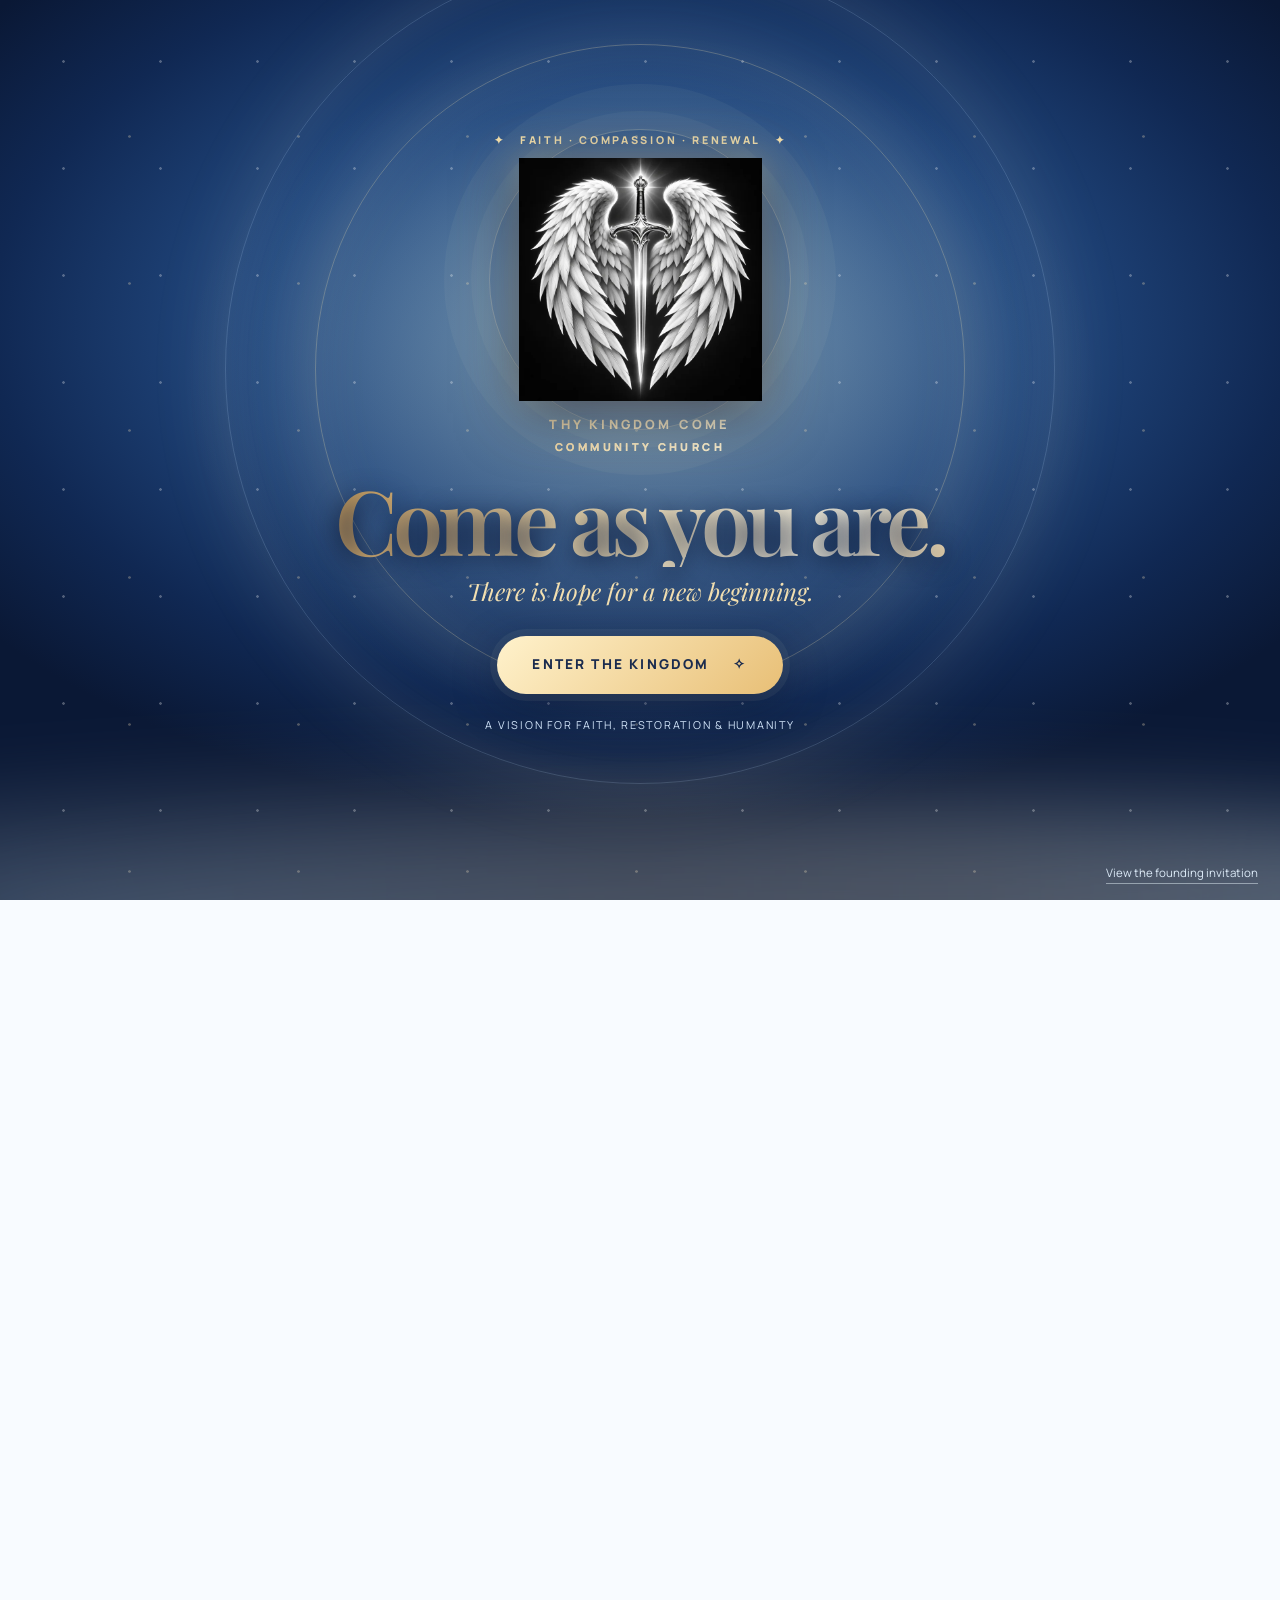
==== index.html @ 2a6e5404 "SEO: improve index.html brand titles, descriptions, social previews and structured data" ====
<!doctype html>
<html lang="en">
<head>
<meta charset="utf-8">
<meta name="viewport" content="width=device-width,initial-scale=1">
<meta name="theme-color" content="#101f46">
<meta name="description" content="Thy Kingdom Come Community Church is a Christian-rooted, all-welcome ministry in formation. Explore our vision for faith, compassion, restoration and service.">
<meta name="robots" content="index,follow,max-image-preview:large">
<link rel="canonical" href="https://thykingdomcomehumanity.org/">
<link rel="icon" href="/assets/profile-wings-sword.webp" type="image/webp">
<link rel="preconnect" href="https://fonts.googleapis.com">
<link rel="preconnect" href="https://fonts.gstatic.com" crossorigin>
<link href="https://fonts.googleapis.com/css2?family=DM+Sans:wght@400;500;600;700;800&family=Manrope:wght@400;500;600;700;800&family=Playfair+Display:wght@500;600;700&display=swap" rel="stylesheet">
<link rel="stylesheet" href="/assets/style.css?v=10">
<link rel="stylesheet" href="/assets/launch.css?v=1">
<meta property="og:type" content="website">
<meta property="og:site_name" content="Thy Kingdom Come Community Church">
<meta property="og:title" content="Thy Kingdom Come Community Church | Faith, Hope &amp; Service">
<meta property="og:description" content="Thy Kingdom Come Community Church is a Christian-rooted, all-welcome ministry in formation. Explore our vision for faith, compassion, restoration and service.">
<meta property="og:url" content="https://thykingdomcomehumanity.org/">
<meta property="og:image" content="https://thykingdomcomehumanity.org/assets/thy-kingdom-come-logo.webp">
<meta name="twitter:card" content="summary_large_image">
<meta name="twitter:title" content="Thy Kingdom Come Community Church | Faith, Hope &amp; Service">
<meta name="twitter:description" content="Thy Kingdom Come Community Church is a Christian-rooted, all-welcome ministry in formation. Explore our vision for faith, compassion, restoration and service.">
<meta name="twitter:image" content="https://thykingdomcomehumanity.org/assets/thy-kingdom-come-logo.webp">
<meta property="og:image:alt" content="Thy Kingdom Come Community Church — angel wings, sword and golden doorway logo">
<title>Thy Kingdom Come Community Church | Faith, Hope &amp; Service</title>
<script type="application/ld+json">
{
  "@context": "https://schema.org",
  "@graph": [
    {
      "@type": "Organization",
      "@id": "https://thykingdomcomehumanity.org/#organization",
      "name": "Thy Kingdom Come Community Church",
      "alternateName": [
        "Thy Kingdom Come",
        "ThyKingdomCome",
        "Thy Kingdom Come Humanity"
      ],
      "url": "https://thykingdomcomehumanity.org/",
      "description": "An emerging Christian-rooted, all-welcome community church initiative focused on faith, compassion, restoration and responsible service.",
      "logo": {
        "@type": "ImageObject",
        "url": "https://thykingdomcomehumanity.org/assets/thy-kingdom-come-logo.webp"
      },
      "email": "thykingdomcomeproject@gmail.com",
      "sameAs": [
        "https://www.tiktok.com/@thy.kingdom.come29",
        "https://www.instagram.com/thykingdomcomehumanity/",
        "https://www.youtube.com/channel/UCAfTpzI8AHamxablPOezY9w"
      ]
    },
    {
      "@type": "WebSite",
      "@id": "https://thykingdomcomehumanity.org/#website",
      "name": "Thy Kingdom Come Community Church",
      "alternateName": [
        "Thy Kingdom Come",
        "ThyKingdomCome",
        "Thy Kingdom Come Humanity"
      ],
      "url": "https://thykingdomcomehumanity.org/",
      "inLanguage": "en-US",
      "publisher": {
        "@id": "https://thykingdomcomehumanity.org/#organization"
      }
    },
    {
      "@type": "WebPage",
      "@id": "https://thykingdomcomehumanity.org/#webpage",
      "url": "https://thykingdomcomehumanity.org/",
      "name": "Thy Kingdom Come Community Church | Faith, Hope & Service",
      "description": "Thy Kingdom Come Community Church is a Christian-rooted, all-welcome ministry in formation. Explore our vision for faith, compassion, restoration and service.",
      "inLanguage": "en-US",
      "isPartOf": {
        "@id": "https://thykingdomcomehumanity.org/#website"
      },
      "about": {
        "@id": "https://thykingdomcomehumanity.org/#organization"
      }
    }
  ]
}
</script>
<noscript><style>body{overflow:auto!important}.welcome{display:none!important}#public-site{visibility:visible!important}</style></noscript>
</head>
<body>
<a class="skip" href="#mission">Skip to the ministry</a>
<section class="welcome" id="welcome" aria-labelledby="welcome-title">
  <div class="welcome-sky" aria-hidden="true"><div class="heaven-orbit orbit-one"></div><div class="heaven-orbit orbit-two"></div><div class="starlight"></div><div id="light-rain" class="light-rain"></div><div class="cloud cloud-one"></div><div class="cloud cloud-two"></div></div>
  <div class="welcome-inner">
    <div class="welcome-kicker"><span class="sparkle">✦</span> FAITH · COMPASSION · RENEWAL <span class="sparkle">✦</span></div>
    <div class="welcome-emblem">
      <div class="emblem-rays"></div>
      <img src="/assets/profile-wings-sword.webp" width="280" height="280" alt="Thy Kingdom Come Community Church black-and-white angel wings and sword emblem" fetchpriority="high">
    </div>
    <p class="welcome-name">THY KINGDOM COME <span>COMMUNITY CHURCH</span></p>
    <h1 id="welcome-title">Come as you are.</h1>
    <p class="welcome-script">There is hope for a new beginning.</p>
    <a class="enter-button" id="enter-site" href="#home"><span>ENTER THE KINGDOM</span><span aria-hidden="true">✧</span></a>
    <p class="welcome-foot">A vision for faith, restoration &amp; humanity</p>
  </div>
  <a class="welcome-access" href="/invitation.html">View the founding invitation</a>
</section>
<div id="public-site">
<header class="site-header">
  <div class="header-light-rain" id="header-light-rain" aria-hidden="true"></div>
  <div class="container header-inner">
    <a class="wordmark" href="#home" aria-label="Thy Kingdom Come Community Church home">
      <img src="/assets/thy-kingdom-come-logo.webp" width="118" height="118" alt="">
      <span>THY KINGDOM COME <small>COMMUNITY CHURCH</small></span>
    </a>
    <nav class="nav-links" aria-label="Main navigation">
      <a href="#mission">Our Mission</a><a href="#vision">Our Vision</a><a href="#pathways">Our Plans</a><a href="/councils.html">Our Councils</a><a href="/invitation.html">Join Us</a><a href="/volunteer.html">Volunteer</a><a href="#contact">Contact Us</a>
    </nav>
    <a class="nav-cta" href="/invitation.html">JOIN THE MISSION <span aria-hidden="true">↗</span></a>
  </div>
</header>
<main id="home" tabindex="-1">
  <section class="hero-main" aria-labelledby="hero-title">
    <div class="hero-glow" aria-hidden="true"></div>
    <div class="container hero-grid">
      <div class="hero-copy">
        <p class="eyebrow light"><span class="tiny-star">✦</span> THY KINGDOM COME COMMUNITY CHURCH</p>
        <h1 id="hero-title">Come as you are.<br><em>Leave with hope.</em></h1>
        <p class="hero-lead">No perfect past. No judgment at the door. Just people, purpose, and the belief that everyone deserves a chance to begin again.</p>
        <p class="hero-sub">We are building Thy Kingdom Come Community Church from the ground up—a faith-centered community with a vision to support people facing homelessness, addiction, personal loss, and life's hardest transitions.</p>
        <div class="hero-actions"><a class="button gold-button" href="/invitation.html">Help build the foundation <span aria-hidden="true">↗</span></a><a class="button outline-button" href="#mission">Discover our purpose <span aria-hidden="true">↓</span></a></div>
        <p class="hero-note"><span class="status-dot"></span> Founding stage · Seeking leaders, partners &amp; volunteers</p>
      </div>
      <div class="hero-art" aria-label="Original church emblem with angel wings and sword against a heavenly glow">
        <div class="art-aura"></div><div class="art-ring ring-a"></div><div class="art-ring ring-b"></div>
        <img class="hero-logo" src="/assets/thy-kingdom-come-logo.webp" width="350" height="350" alt="Thy Kingdom Come original angel-wing, sword, and church emblem">
        <div class="floating-word float-one">FAITH</div>
        <div class="floating-word float-two">GRACE</div>
        <div class="floating-word float-three">HOPE</div>
        <div class="floating-word float-four">LOVE</div>
        <div class="floating-word float-five">FREEDOM</div>
        <div class="floating-word float-six">JOY</div>
        <div class="floating-word float-seven">FELLOWSHIP</div>
        <p class="art-caption">“Let compassion become action.”</p>
      </div>
    </div>
    <div class="hero-bottom" aria-hidden="true"></div>
  </section>

  <section class="manifesto-band" aria-label="Our guiding words">
    <div class="container"><span>YOU BELONG</span><span class="band-star">✦</span><span>YOU MATTER</span><span class="band-star">✦</span><span>YOU CAN BEGIN AGAIN</span></div>
  </section>

  <section class="section mission-section" id="mission">
    <div class="container">
      <div class="section-intro center reveal"><p class="eyebrow">THE HEART OF OUR MISSION</p><h2>Everyone has a story.<br><em>Everyone deserves compassion.</em></h2><p>We believe faith is lived through service: meeting people where they are, listening first, and helping them find a path toward dignity, stability, connection, and hope.</p></div>
      <div class="mission-grid">
        <article class="purpose-card reveal"><span class="icon-bubble" aria-hidden="true">⌂</span><h3>Hope beyond homelessness</h3><p>Our vision includes practical outreach and partnerships that help people experiencing housing insecurity reconnect with safe resources and a pathway forward.</p></article>
        <article class="purpose-card reveal"><span class="icon-bubble" aria-hidden="true">✧</span><h3>Recovery without judgment</h3><p>People struggling with addiction deserve dignity. We hope to connect individuals with qualified recovery services, supportive communities, and encouragement.</p></article>
        <article class="purpose-card reveal"><span class="icon-bubble" aria-hidden="true">♡</span><h3>Compassion in every crisis</h3><p>From grief and illness to financial hardship and family disruption, our aim is to stand alongside people and help connect them with appropriate support.</p></article>
        <article class="purpose-card reveal"><span class="icon-bubble" aria-hidden="true">✿</span><h3>Food, essentials &amp; care</h3><p>Future volunteer efforts may support food access, clothing, basic necessities, and neighbor-to-neighbor outreach as resources and partnerships grow.</p></article>
        <article class="purpose-card reveal multi-faith-card">
          <span class="icon-bubble" aria-hidden="true">♡</span>
          <h3>Faith, fellowship &amp; belonging</h3>
          <p>Rooted in Christian faith, we welcome people of every religion, spiritual tradition, and those of no faith. You do not have to share our beliefs to find friendship, compassion, and a place to serve the greater good.</p>
          <div class="faith-symbols" role="img" aria-label="Symbols of Christianity, Islam, Judaism, Hinduism, Buddhism, Sikhism, and Taoism; all faiths and people of no faith are welcome.">
            <span title="Christianity" aria-hidden="true">✝</span>
            <span title="Islam" aria-hidden="true">☪</span>
            <span title="Judaism" aria-hidden="true">✡</span>
            <span title="Hinduism" aria-hidden="true">ॐ</span>
            <span title="Buddhism" aria-hidden="true">☸</span>
            <span title="Sikhism" aria-hidden="true">☬</span>
            <span title="Taoism" aria-hidden="true">☯</span>
          </div>
          <p class="faith-invite">Different beliefs. Shared humanity. Everyone belongs.</p>
        </article>
        <article class="purpose-card reveal"><span class="icon-bubble" aria-hidden="true">✦</span><h3>A fresh start together</h3><p>Our long-term goal is to help create pathways toward stability through trusted housing, workforce, community, and social-service partnerships.</p></article>
      </div>
      <p class="section-note reveal">We are in the planning and formation stage. These are goals, not a claim that shelter, treatment, or direct assistance programs are currently operating.</p>
    </div>
  </section>

  <section class="quote-section" aria-label="Invitation to belong">
    <div class="container quote-inner reveal"><div class="quote-mark">“</div><h2>Come as you are.</h2><p>Not when you're ready. Not when you're perfect. Right now, as you are.</p><div class="quote-line"></div><span>THE PROMISE THAT GUIDES OUR VISION</span></div>
  </section>

  <section class="section vision-section" id="vision">
    <div class="container vision-grid">
      <div class="reveal"><p class="eyebrow">THE BIGGER PICTURE</p><h2>Not just a church.<br><em>A movement of humanity.</em></h2><p class="body-lead">We envision a network of people and institutions working together so that faith and service can reach far beyond a single building.</p><p>Our long-term ambition includes a community church, a separately governed service foundation, responsible housing-support partnerships, and ultimately a wider collaborative network of churches.</p><a class="text-link" href="#pathways">See how we plan to build <span aria-hidden="true">↗</span></a></div>
      <div class="vision-feature reveal"><div class="feature-kicker">OUR NORTH STAR</div><strong>144</strong><span>churches envisioned</span><p>A long-term aspiration—not a claim that 144 churches have joined. We begin with one carefully built foundation.</p><div class="feature-horizon" aria-hidden="true"></div></div>
    </div>
  </section>

  <section class="section pathways-section" id="pathways">
    <div class="container">
      <div class="section-intro center reveal"><p class="eyebrow">FROM VISION TO SERVICE</p><h2>Build with purpose.<br><em>Grow with integrity.</em></h2><p>Our focus is to create a responsible organization before we promise services or expand into programs.</p></div>
      <div class="pathway-list">
        <article class="pathway reveal"><div class="pathway-number">01</div><div><span class="pathway-tag">WHERE WE ARE</span><h3>Build the founding team</h3><p>Recruit board directors and capable administrative leaders, establish governance and policies, confirm legal structure, and create transparent financial controls.</p></div></article>
        <article class="pathway reveal"><div class="pathway-number">02</div><div><span class="pathway-tag">OUR NEXT STEPS</span><h3>Find partners &amp; launch meaningful outreach</h3><p>Work with established churches, shelters, recovery providers, community groups, and volunteers; plan carefully scoped events and pilot activities when ready.</p></div></article>
        <article class="pathway reveal"><div class="pathway-number">03</div><div><span class="pathway-tag">LONG-TERM VISION</span><h3>Build pathways to lasting stability</h3><p>Explore charitable housing assistance, workforce connections, food-growing projects, and a future community campus subject to funding, professional partners, and approvals.</p></div></article>
      </div>
      <div class="future-note reveal"><span class="future-icon">✦</span><p><strong>Our longer-term blueprint:</strong> Thy Kingdom Come Community Church, a separately organized Kingdom Community Restoration Foundation, and the future Keeper's House support concept. Each would require its own governance, funding, and approvals.</p></div>
    </div>
  </section>

  <section class="section" id="our-councils" style="background:linear-gradient(125deg,#0f2348,#214777);color:#f3f7ff">
    <div class="container" style="max-width:900px;text-align:center">
      <p class="eyebrow light">TWO COUNCILS · ONE SHARED MISSION</p>
      <h2 style="color:#fff">Shepherds &amp; <em style="color:#f1d59a">Divine Warriors</em></h2>
      <p style="font-size:1.1rem;color:#dce9fa">Our proposed Council of Shepherds will guide spiritual teaching and care. Our Divine Warriors will bring faith into action through peaceful outreach, compassionate service, and responsible volunteer support.</p>
      <p style="color:#e4ebf5">Members will be able to pursue service ranks based on preparation, humility, and accountability—not status or spiritual superiority. The councils and ranks are being developed as part of our founding plan.</p>
      <a class="button gold-button" href="/councils.html">Explore the councils and ranks <span aria-hidden="true">↗</span></a>
    </div>
  </section>

  <section class="section recruitment-section" id="recruitment">
    <div class="container">
      <div class="recruitment-top reveal"><div><p class="eyebrow light">THE FOUNDING INVITATION</p><h2>We are looking for<br><em>people with a heart to serve.</em></h2></div><p>Something meaningful begins with people willing to build it. We are recruiting thoughtful, skilled, compassionate individuals to shape this ministry from day one.</p></div>
      <div class="recruit-grid">
        <article class="recruit-card reveal"><span class="recruit-index">01 / GOVERNANCE</span><h3>3 Founding Board Directors</h3><p>Individuals committed to accountability, ethical leadership, community service, and responsible organizational oversight.</p><a href="mailto:thykingdomcomeproject@gmail.com?subject=Interest%20in%20Founding%20Board%20Director%20Role">Express interest <span aria-hidden="true">↗</span></a></article>
        <article class="recruit-card reveal"><span class="recruit-index">02 / OPERATIONS</span><h3>Administrative Leaders</h3><p>People with experience in organization, scheduling, communications, governance documentation, budgeting, and project coordination.</p><a href="mailto:thykingdomcomeproject@gmail.com?subject=Interest%20in%20Administration%20Role">Express interest <span aria-hidden="true">↗</span></a></article>
        <article class="recruit-card reveal"><span class="recruit-index">03 / COMMUNITY</span><h3>Volunteers &amp; Event Builders</h3><p>Compassionate organizers, faith leaders, mentors, and event volunteers who want to help establish responsible community outreach.</p><a href="mailto:thykingdomcomeproject@gmail.com?subject=Interest%20in%20Volunteering%20and%20Events">Express interest <span aria-hidden="true">↗</span></a></article>
        <article class="recruit-card reveal"><span class="recruit-index">04 / PARTNERSHIPS</span><h3>Community &amp; Professional Partners</h3><p>Churches, licensed care providers, housing organizations, advocates, grant advisers, and people who can connect us with reliable services.</p><a href="mailto:thykingdomcomeproject@gmail.com?subject=Community%20Partnership%20Inquiry">Start a conversation <span aria-hidden="true">↗</span></a></article>
      </div>
      <p class="recruit-fineprint">Roles, qualifications, responsibilities, and any compensation are to be defined during formation. Expressing interest is not an offer of employment or appointment.</p>
    </div>
  </section>

  <section class="section support-section" id="support"><div class="container support-grid"><div class="reveal"><p class="eyebrow">A FOUNDATION BUILT ON TRUST</p><h2>Give the vision<br><em>room to grow.</em></h2><p>We welcome conversations with prospective supporters and mission-aligned partners. Secure organizational donation processing is not yet active; we will publish verified giving options only when the proper accounts and safeguards are in place.</p></div><div class="support-panel reveal"><div class="support-symbol" aria-hidden="true">✧</div><h3>Founding support</h3><p>Donation platform and transparent reporting are being prepared.</p><span class="coming-soon">SECURE GIVING · COMING LATER</span><a class="button soft-button" href="mailto:thykingdomcomeproject@gmail.com?subject=Supporting%20the%20Thy%20Kingdom%20Come%20Mission">Ask about the mission <span aria-hidden="true">↗</span></a><p class="microcopy">No active fundraising total is represented. No promise of tax deductibility is made.</p></div></div></section>

  <section class="contact-section" id="contact">
  <div class="container contact-inner reveal">
    <span class="contact-star">✦</span>
    <p class="eyebrow light">LET'S BUILD SOMETHING MEANINGFUL</p>
    <h2>The door is open.<br><em>Come as you are.</em></h2>
    <p>All faiths and backgrounds are welcome. Have a question, an idea, or a heart to serve? Leave your name and a message for the ministry.</p>
    <form class="contact-form" action="https://formsubmit.co/thykingdomcomeproject@gmail.com" method="POST" aria-label="Send a message to the ministry">
      <input type="hidden" name="_subject" value="New website message — Thy Kingdom Come Community Church">
      <input type="hidden" name="_next" value="https://thykingdomcomehumanity.org/thanks.html">
      <input type="hidden" name="_template" value="table">
      <input type="text" name="_honey" class="form-honeypot" tabindex="-1" autocomplete="off" aria-hidden="true">
      <div class="contact-form-fields">
        <div class="contact-field">
          <label for="visitor-name">Your name <span aria-hidden="true">*</span></label>
          <input id="visitor-name" name="name" type="text" autocomplete="name" placeholder="Your name" maxlength="100" required>
        </div>
        <div class="contact-field">
          <label for="visitor-email">Your email <span class="contact-optional">(optional)</span></label>
          <input id="visitor-email" name="email" type="email" autocomplete="email" placeholder="So we can reply, if you wish" maxlength="254">
        </div>
      </div>
      <div class="contact-field">
        <label for="visitor-message">Your message <span aria-hidden="true">*</span></label>
        <textarea id="visitor-message" name="message" rows="5" maxlength="2000" placeholder="Tell us what's on your heart…" required></textarea>
      </div>
      <button class="button gold-button contact-submit" type="submit">Send message <span aria-hidden="true">↗</span></button>
      <p class="contact-privacy">Messages are processed securely by FormSubmit and emailed to the ministry. Please avoid sharing sensitive personal information.</p>
    </form>
    <p class="contact-direct">Prefer email? Write directly to <a href="mailto:thykingdomcomeproject@gmail.com">thykingdomcomeproject@gmail.com</a></p>
  </div>
</section>
</main>
<footer class="founder-footer">
<div class="container footer-grid">
  <div class="footer-branding"><img src="/assets/thy-kingdom-come-logo.webp" width="60" height="60" alt=""><div><strong>THY KINGDOM COME</strong><span>COMMUNITY CHURCH</span></div></div>
  <div class="footer-founder"><strong>Founder: “I AM WHO I AM”</strong><span>/ Co-Founder: R. Chadee · Thy Kingdom Come Community Church</span></div>
  <nav class="footer-links" aria-label="Footer navigation"><a href="/">Home</a><a href="/#mission">Our Mission</a><a href="/#vision">Our Vision</a><a href="/#pathways">Our Plans</a><a href="/councils.html">Our Councils</a><a href="/invitation.html">Invitation</a><a href="/volunteer.html">Volunteer</a><a href="/#contact">Contact</a></nav>
  <nav class="footer-social" aria-label="Official social accounts" style="display:flex;flex-wrap:wrap;gap:16px;font-size:.93rem"><a href="https://www.tiktok.com/@thy.kingdom.come29" rel="noopener noreferrer" target="_blank">TikTok</a><a href="https://www.instagram.com/thykingdomcomehumanity/" rel="noopener noreferrer" target="_blank">Instagram</a><a href="https://www.youtube.com/channel/UCAfTpzI8AHamxablPOezY9w" rel="noopener noreferrer" target="_blank">YouTube</a></nav>
  <p class="footer-copyright">© 2026 Thy Kingdom Come Community Church. All rights reserved. A ministry in formation.</p>
</div></footer>
</div>
<script>
(function(){
  var gate=document.getElementById('welcome'),site=document.getElementById('public-site'),enter=document.getElementById('enter-site');
  var reduced=window.matchMedia && window.matchMedia('(prefers-reduced-motion: reduce)').matches;
  var sky=document.getElementById('light-rain'),headerSky=document.getElementById('header-light-rain');
  if(!reduced){for(var i=0;i<52;i++){var d=document.createElement('span');d.className='light-drop';d.style.left=((i*47.31)%100)+'%';d.style.animationDelay=(-(i*0.41)%8)+'s';d.style.animationDuration=(3.8+(i%7)*0.49)+'s';d.style.opacity=(0.19+(i%5)*0.085);sky.appendChild(d);}
    for(var j=0;j<34;j++){var ray=document.createElement('span');ray.className='header-light-drop';ray.style.left=((j*37.19)%100)+'%';ray.style.animationDelay=(-(j*0.43)%7)+'s';ray.style.animationDuration=(3.4+(j%6)*0.49)+'s';ray.style.opacity=(0.30+(j%5)*0.12);headerSky.appendChild(ray);}}
  function finish(skipFocus){
    document.body.classList.add('entered');site.inert=false;
    try{sessionStorage.setItem('tkc_site_entered','yes')}catch(e){}
    window.setTimeout(function(){gate.hidden=true;if(!skipFocus){document.getElementById('home').focus({preventScroll:true})}},reduced?0:750);
  }
  site.inert=true;
  try{if(sessionStorage.getItem('tkc_site_entered')==='yes')finish(true)}catch(e){}
  enter.addEventListener('click',function(event){event.preventDefault();finish(false);window.scrollTo({top:0,behavior:'instant'})});
  if('IntersectionObserver' in window && !reduced){document.body.classList.add('motion-ready');var obs=new IntersectionObserver(function(entries){entries.forEach(function(e){if(e.isIntersecting){e.target.classList.add('seen');obs.unobserve(e.target)}})},{threshold:.08});document.querySelectorAll('.reveal').forEach(function(x){obs.observe(x)})}
})();
</script>
</body>
</html>
---- assets/style.css ----
:root{--deep:#111f43;--deepest:#09152f;--navy:#1a376d;--blue:#315c9b;--sky:#e7f1fc;--cloud:#f8fbff;--pearl:#fefdfb;--ink:#233454;--muted:#63738e;--gold:#dfc183;--gold-2:#f9e1a8;--line:#dce7f2;--shadow:0 22px 65px rgba(18,43,91,.10)}
*{box-sizing:border-box}html{scroll-behavior:smooth;scroll-padding-top:88px}body{margin:0;background:var(--cloud);color:var(--ink);font:400 16px/1.73 'Manrope',sans-serif;-webkit-font-smoothing:antialiased}body:not(.entered){overflow:hidden}body:not(.entered) #public-site{visibility:hidden}body.entered #public-site{visibility:visible}a{color:inherit}button{font:inherit}a:focus-visible,button:focus-visible{outline:3px solid #cfaa58;outline-offset:4px}.skip{position:fixed;left:12px;top:-100px;background:white;color:var(--deep);padding:10px 18px;z-index:10001}.skip:focus{top:12px}.container{width:min(1180px,calc(100% - 48px));margin:auto}h1,h2,h3,p{margin-top:0}h1,h2,h3{line-height:1.15;letter-spacing:-.03em}h1,h2{font-family:'Playfair Display',Georgia,serif;font-weight:600}h2{font-size:clamp(2.5rem,4.5vw,4.6rem);margin:15px 0 23px}h2 em,h1 em{font-style:italic;color:#5b81b1}p{margin-bottom:1em}.eyebrow{font-size:.77rem;font-weight:800;letter-spacing:.22em;color:#4271af;text-transform:uppercase}.eyebrow.light{color:#ecd59a}.button{display:inline-flex;align-items:center;justify-content:center;gap:16px;border-radius:99px;text-decoration:none;font-weight:800;font-size:.84rem;letter-spacing:.015em;padding:15px 25px;transition:transform .25s ease,box-shadow .25s ease,background .25s ease;white-space:normal}.button:hover{transform:translateY(-3px)}.gold-button{background:linear-gradient(125deg,#fff0c9,#ddb66d);color:#202c47;box-shadow:0 14px 32px #040f2930}.gold-button:hover{box-shadow:0 17px 38px #040f2955}.outline-button{border:1px solid #f4f5ff75;color:#fff;background:#ffffff12}.outline-button:hover{background:#ffffff22}.soft-button{background:#244982;color:white}.soft-button:hover{background:#173766}.section{padding:115px 0}.section-intro{max-width:780px;margin:0 auto 54px}.section-intro.center{text-align:center}.section-intro p:last-child{font-size:1.08rem;color:var(--muted)}.section-note{font-size:.78rem;color:#63738e;max-width:830px;margin:30px auto 0;text-align:center}
.welcome{position:fixed;inset:0;z-index:1000;display:grid;place-items:center;overflow:auto;background:radial-gradient(ellipse 65% 55% at 50% 36%,#5e8ab4 0%,#234b83 45%,#102853 78%,#0a1835 100%);color:#fff;text-align:center;isolation:isolate;transition:opacity .72s ease,visibility .72s ease}.welcome[hidden]{display:none!important}.entered .welcome{opacity:0;visibility:hidden;pointer-events:none}.welcome:before{content:'';position:absolute;inset:0;background:radial-gradient(ellipse 42% 45% at 50% 42%,#f7e6b13a,transparent 85%);z-index:-1}.welcome-sky{position:absolute;inset:0;pointer-events:none;overflow:hidden;z-index:-1}.heaven-orbit{position:absolute;left:50%;top:41%;transform:translate(-50%,-50%);border:1px solid #f5e2ae48;border-radius:50%;box-shadow:0 0 80px #fae6ad1d,inset 0 0 55px #fff2cc15}.orbit-one{width:min(81vw,650px);aspect-ratio:1;animation:orbit-breathe 8s ease-in-out infinite}.orbit-two{width:min(108vw,830px);aspect-ratio:1;border-color:#d5e9fa31;animation:orbit-breathe 11s ease-in-out infinite reverse}.starlight{position:absolute;inset:0;background-image:radial-gradient(#fff 1px,transparent 1.5px),radial-gradient(#ffe9bd 1px,transparent 1.8px);background-size:97px 107px,169px 147px;background-position:15px 8px,45px 63px;opacity:.28;animation:twinkle 10s ease-in-out infinite}.cloud{position:absolute;width:160%;height:220px;left:-30%;bottom:-105px;border-radius:50%;filter:blur(45px);background:linear-gradient(90deg,#bad9f088,#fff1d465,#d3eaf6ad);opacity:.4;animation:cloud-drift 19s ease-in-out infinite alternate}.cloud-two{bottom:-155px;left:-5%;animation-duration:27s;opacity:.3}.light-rain{position:absolute;inset:0;overflow:hidden}.light-drop{position:absolute;top:-25%;height:24%;width:1px;background:linear-gradient(to bottom,transparent,#fff1c2,#c5e8ff,transparent);filter:drop-shadow(0 0 6px #ffedb3);animation:lightfall linear infinite}.welcome-inner{position:relative;z-index:2;width:min(850px,calc(100% - 32px));margin:auto;padding:32px 10px 66px}.welcome-kicker{font-size:.67rem;letter-spacing:.25em;font-weight:800;color:#f5e0ab}.sparkle{padding:0 10px}.welcome-emblem{position:relative;width:clamp(180px,27vh,270px);aspect-ratio:1;margin:8px auto 12px;display:grid;place-items:center}.welcome-emblem:before{content:'';position:absolute;inset:-10%;border-radius:50%;background:radial-gradient(circle,#fff2cf32,transparent 70%);filter:blur(14px)}.welcome-emblem img{position:relative;z-index:2;width:100%;height:auto;object-fit:contain;filter:drop-shadow(0 12px 30px #020b26a6) drop-shadow(0 0 14px #ffe8af66)}.emblem-rays{position:absolute;inset:-12%;border:1px solid #ffefc744;border-radius:50%;box-shadow:0 0 0 18px #fff1cc0a,0 0 0 45px #fff1cc0a;animation:halo-breathe 7s ease-in-out infinite}.welcome-name{font-size:.8rem;letter-spacing:.25em;font-weight:800;color:#f9edcc;margin:0}.welcome-name span{display:block;font-size:.68rem;letter-spacing:.31em;color:#e0edf8;margin-top:3px}.welcome h1{font-size:clamp(2.7rem,7vw,5.7rem);line-height:1.07;margin:14px 0 8px;color:#fff;letter-spacing:-.055em;text-shadow:0 4px 25px #0b1734}.welcome-script{font:italic clamp(1.05rem,2.2vw,1.5rem)/1.4 'Playfair Display',Georgia,serif;color:#f2dfb0;margin:0 0 28px}.enter-button{display:inline-flex;gap:24px;align-items:center;justify-content:center;padding:17px 35px;border-radius:100px;background:linear-gradient(135deg,#fff2cc,#e8bf76);color:#1a2b4e;text-decoration:none;font-weight:800;font-size:.85rem;letter-spacing:.16em;box-shadow:0 0 0 7px #fff3d10d,0 12px 45px #050f2b77;transition:transform .25s,box-shadow .25s}.enter-button:hover{transform:translateY(-3px);box-shadow:0 0 0 9px #fff3d128,0 15px 50px #050f2b99}.welcome-foot{font-size:.68rem;letter-spacing:.16em;color:#d2e5fa;margin:22px 0 0;text-transform:uppercase}.welcome-access{position:absolute;bottom:16px;right:22px;z-index:4;color:#dbe9f6;font-size:.72rem;text-decoration:none;border-bottom:1px solid #e1eff57e}.welcome-access:hover{color:#fff}
.site-header{position:sticky;top:0;z-index:200;background:#ffffffee;backdrop-filter:blur(22px);border-bottom:1px solid #d4e3ef;box-shadow:0 7px 27px #0f285013}.header-inner{min-height:86px;display:flex;justify-content:space-between;align-items:center;gap:25px}.wordmark{display:flex;align-items:center;gap:11px;text-decoration:none;color:var(--deep);line-height:1.24;font-weight:800;font-size:.81rem;letter-spacing:.06em;flex-shrink:0}.wordmark img{object-fit:contain;filter:drop-shadow(0 2px 5px #1e355d55)}.wordmark small{display:block;font-size:.63rem;letter-spacing:.15em;color:#5d7aa2;margin-top:4px}.nav-links{display:flex;gap:24px;align-items:center}.nav-links a{white-space:nowrap;text-decoration:none;color:#3b5275;font-size:.77rem;font-weight:800}.nav-links a:hover{color:#ae823d}.nav-cta{flex-shrink:0;text-decoration:none;border-radius:90px;padding:12px 18px;background:#1e4278;color:white;font-size:.68rem;font-weight:800;letter-spacing:.06em}.nav-cta span{margin-left:10px}.nav-cta:hover{background:#2e5b99}
.hero-main{background:radial-gradient(ellipse at 74% 30%,#4c74a1a6,transparent 48%),linear-gradient(123deg,#0b1734 0%,#1b3b71 66%,#29548a 100%);color:#fff;position:relative;overflow:hidden;isolation:isolate}.hero-glow{position:absolute;inset:0;z-index:-1;background:radial-gradient(circle at 80% 42%,#f8e8bc34,transparent 30%),radial-gradient(circle at 20% -10%,#fff1c51b,transparent 38%)}.hero-grid{min-height:720px;display:grid;grid-template-columns:1.1fr .9fr;align-items:center;gap:35px;padding:94px 0 112px}.hero-copy{position:relative;z-index:2}.hero-copy .tiny-star{color:#f7d893;margin-right:5px}.hero-copy h1{font-size:clamp(3.6rem,6.35vw,6.8rem);line-height:1.06;margin:20px 0 28px;letter-spacing:-.05em}.hero-copy h1 em{color:#f4dca0}.hero-lead{max-width:620px;font-size:clamp(1.08rem,2vw,1.28rem);line-height:1.7;color:#f3f7ff;font-weight:600}.hero-sub{max-width:560px;color:#d0dff0;font-size:.93rem;line-height:1.9}.hero-actions{display:flex;flex-wrap:wrap;gap:13px;margin-top:29px}.hero-note{margin-top:28px;font-size:.72rem;letter-spacing:.04em;color:#c4d8ee}.status-dot{display:inline-block;width:8px;height:8px;border-radius:50%;background:#f8db95;margin-right:8px;box-shadow:0 0 12px #f8db95}.hero-art{min-height:540px;display:grid;place-items:center;position:relative;isolation:isolate}.art-aura{position:absolute;width:100%;aspect-ratio:1;max-width:540px;border-radius:50%;background:radial-gradient(circle,#f8e4ac36,#4f82ad26 55%,transparent 75%);filter:blur(12px);z-index:-1}.art-ring{position:absolute;border:1px solid #f2dfb15c;border-radius:50%;aspect-ratio:1;animation:halo-breathe 11s ease-in-out infinite}.ring-a{width:min(100%,490px)}.ring-b{width:min(80%,400px);box-shadow:0 0 48px #f5dca229;animation-delay:-5s}.hero-logo{width:min(70%,360px);height:auto;filter:drop-shadow(0 25px 35px #030e28a1) drop-shadow(0 0 13px #f8e3b470)}.floating-word{position:absolute;border:1px solid #ebecf462;background:#132b52a3;backdrop-filter:blur(10px);border-radius:100px;color:#ffedc4;padding:11px 18px;font-size:.66rem;font-weight:800;letter-spacing:.18em;box-shadow:0 12px 32px #06142b50;animation:float 6s ease-in-out infinite}.float-one{top:15%;left:2%}.float-two{right:0%;top:34%;animation-delay:-2s}.float-three{left:8%;bottom:25%;animation-delay:-4s}.art-caption{position:absolute;bottom:0;color:#f6e1b7;font:italic 1.18rem 'Playfair Display',Georgia,serif}.hero-bottom{position:absolute;bottom:0;left:0;right:0;height:7px;background:linear-gradient(90deg,transparent,#f1d59d,transparent)}
.manifesto-band{background:#e9f1fb;border-bottom:1px solid #dbe7f3}.manifesto-band .container{display:flex;justify-content:center;gap:36px;align-items:center;flex-wrap:wrap;padding:22px 0;color:#315487;font-size:.72rem;font-weight:800;letter-spacing:.2em}.band-star{color:#b58b41;font-size:1.1rem}
.mission-section{background:linear-gradient(180deg,#fbfdff,#f2f7fd)}.mission-grid{display:grid;grid-template-columns:repeat(3,minmax(0,1fr));gap:21px}.purpose-card{padding:35px 29px 32px;border:1px solid #dce7f3;border-radius:24px;background:#fff;box-shadow:0 15px 42px #253b6820;transition:transform .3s,box-shadow .3s}.purpose-card:hover{transform:translateY(-5px);box-shadow:0 20px 46px #253b6830}.icon-bubble{display:grid;place-items:center;width:54px;height:54px;border-radius:18px;background:#eaf2fc;color:#4769a0;font:1.75rem Georgia,serif;margin-bottom:22px}.purpose-card h3{font-family:'Playfair Display',serif;font-size:1.48rem;margin:0 0 13px;color:#1e3767}.purpose-card p{font-size:.84rem;color:#62718b;line-height:1.8;margin:0}
.quote-section{background:linear-gradient(110deg,#244a82,#355f94);color:#fff;text-align:center;position:relative;overflow:hidden}.quote-section:before,.quote-section:after{content:'✦';position:absolute;top:22%;font-size:7rem;color:#e5d29b17}.quote-section:before{left:6%}.quote-section:after{right:6%;top:39%}.quote-inner{padding:85px 0;position:relative}.quote-mark{color:#f7dba0;font:4rem Georgia,serif;line-height:.7}.quote-inner h2{font-size:clamp(3.3rem,6vw,5.8rem);color:#fff;margin:22px 0 12px}.quote-inner p{font:italic clamp(1.1rem,2vw,1.5rem) 'Playfair Display',serif;color:#d9e8fa}.quote-line{width:58px;height:2px;background:#e6c687;margin:25px auto}.quote-inner span{font-size:.68rem;letter-spacing:.2em;color:#d9e8f5;font-weight:800}
.vision-section{background:#fff}.vision-grid{display:grid;grid-template-columns:1.1fr .9fr;gap:90px;align-items:center}.vision-grid p{color:#62728b;font-size:.95rem;line-height:1.9}.vision-grid .body-lead{color:#334d75;font-size:1.11rem;font-weight:600}.text-link{display:inline-block;margin-top:17px;font-size:.81rem;text-transform:uppercase;letter-spacing:.1em;font-weight:800;text-decoration:none;border-bottom:1px solid #9bb1d0;padding-bottom:6px}.vision-feature{min-height:475px;padding:50px;background:radial-gradient(circle at 60% 20%,#4e7bb6 0%,#1d447a 48%,#102a58 100%);border-radius:32px;color:#fff;position:relative;overflow:hidden;box-shadow:0 28px 65px #234a7b42;display:flex;flex-direction:column;align-items:flex-start;justify-content:center}.vision-feature:before{content:'';position:absolute;width:330px;height:330px;border:1px solid #e5d7a143;border-radius:50%;right:-130px;top:-80px;box-shadow:0 0 0 50px #ffffff06}.feature-kicker{font-size:.69rem;letter-spacing:.22em;color:#efddae;font-weight:800}.vision-feature strong{font:600 clamp(6.2rem,11vw,10rem)/1 'Playfair Display',serif;color:#f5dda4;margin:13px 0 0}.vision-feature>span{font-size:1.04rem;font-weight:800;letter-spacing:.04em;text-transform:uppercase}.vision-feature p{color:#dce6f5;max-width:320px;font-size:.82rem;margin-top:17px}.feature-horizon{position:absolute;bottom:0;left:0;right:0;height:12px;background:linear-gradient(90deg,transparent,#f3dca2,transparent)}
.pathways-section{background:linear-gradient(180deg,#f0f6fd,#f9fbfe)}.pathway-list{max-width:980px;margin:auto}.pathway{display:grid;grid-template-columns:130px 1fr;gap:24px;padding:35px 10px;border-bottom:1px solid #d7e4f1}.pathway:first-child{border-top:1px solid #d7e4f1}.pathway-number{font:600 4.3rem/1 'Playfair Display',Georgia,serif;color:#adc1dc}.pathway-tag{font-size:.67rem;letter-spacing:.18em;font-weight:800;color:#a57836}.pathway h3{font:600 1.75rem 'Playfair Display',serif;color:#203f70;margin:8px 0}.pathway p{max-width:730px;color:#62718b;font-size:.92rem;margin:0}.future-note{display:flex;gap:20px;align-items:center;max-width:980px;margin:45px auto 0;padding:22px 26px;border-radius:16px;border:1px solid #d4e2f1;background:white}.future-icon{font-size:1.6rem;color:#be9957}.future-note p{color:#5a6c86;margin:0;font-size:.85rem}
.recruitment-section{background:linear-gradient(115deg,#0c1c3e 0%,#1f447a 100%);color:white}.recruitment-top{display:grid;grid-template-columns:1.1fr .9fr;align-items:end;gap:70px;margin-bottom:46px}.recruitment-top h2{margin-bottom:0}.recruitment-top h2 em{color:#efd8a0}.recruitment-top>p{color:#d2dfed;line-height:1.9;margin-bottom:8px}.recruit-grid{display:grid;grid-template-columns:repeat(2,minmax(0,1fr));gap:20px}.recruit-card{border:1px solid #98b5d858;background:linear-gradient(145deg,#ffffff16,#ffffff08);border-radius:22px;padding:34px;display:flex;flex-direction:column;min-height:270px;box-shadow:inset 0 1px #ffffff1d;transition:transform .3s,border-color .3s}.recruit-card:hover{transform:translateY(-5px);border-color:#eddbab}.recruit-index{color:#f4d999;font-weight:800;font-size:.67rem;letter-spacing:.17em}.recruit-card h3{font:600 1.7rem 'Playfair Display',Georgia,serif;margin:17px 0 10px}.recruit-card p{color:#d0def0;font-size:.85rem;line-height:1.8}.recruit-card a{margin-top:auto;color:#ffe0a1;font-size:.81rem;font-weight:800;text-decoration:none}.recruit-card a:hover{text-decoration:underline}.recruit-fineprint{font-size:.75rem;color:#c2d4e8;margin:25px 0 0}
.support-section{background:#f8fbff}.support-grid{display:grid;grid-template-columns:1.05fr .95fr;gap:85px;align-items:center}.support-grid>div:first-child p:last-child{color:#697993;max-width:540px}.support-panel{background:white;border:1px solid #dce6f1;border-radius:26px;padding:38px;box-shadow:var(--shadow)}.support-symbol{font-size:2.6rem;color:#d5b26e}.support-panel h3{font:600 2rem 'Playfair Display',serif;color:#244677;margin:10px 0}.support-panel>p{color:#657590}.coming-soon{display:block;font-size:.72rem;color:#8b692e;font-weight:800;letter-spacing:.13em;margin:24px 0}.support-panel .microcopy{margin:18px 0 0;font-size:.7rem}
.contact-section{color:white;text-align:center;background:radial-gradient(circle at 50% 0%,#5d80ad 0%,#2a5086 40%,#10274e 100%);position:relative;overflow:hidden}.contact-section:before{content:'';position:absolute;inset:0;background:radial-gradient(circle at 10% 80%,#f4dca217,transparent 35%),radial-gradient(circle at 90% 10%,#e7f4ff1c,transparent 35%)}.contact-inner{position:relative;padding:100px 0}.contact-star{color:#f9dfaa;font-size:2.5rem}.contact-inner h2{font-size:clamp(3rem,5.8vw,5.3rem);margin:16px 0}.contact-inner h2 em{color:#f6dfa8}.contact-inner>p:not(.eyebrow){max-width:650px;margin:0 auto 30px;color:#dce9f7}.contact-email{display:block;color:#dce8f5;margin-top:25px;font-size:.89rem;text-underline-offset:5px;overflow-wrap:anywhere}
.footer{background:#0b1b38;color:#d1dfef;padding:52px 0 27px}.footer-grid{display:flex;justify-content:space-between;align-items:center;gap:20px}.footer-brand{display:flex;align-items:center;gap:15px}.footer-brand img{object-fit:contain}.footer-brand strong,.footer-brand span,.footer-brand small{display:block}.footer-brand strong{font-size:.86rem;letter-spacing:.12em;color:white}.footer-brand span{font-size:.64rem;letter-spacing:.19em}.footer-brand small{margin-top:6px;font:italic .85rem 'Playfair Display',Georgia,serif;color:#f0d89f}.footer-links{display:flex;gap:26px;flex-wrap:wrap}.footer-links a{font-size:.82rem;text-decoration:none}.footer-links a:hover{color:#f9dfaa}.footer-bottom{display:flex;justify-content:space-between;align-items:center;gap:20px;border-top:1px solid #dce7f325;margin-top:37px;padding-top:22px}.footer-bottom p{font-size:.69rem;color:#9fb4ce;margin:0}.footer-bottom button{background:none;border:0;color:#d4bd88;font-size:.73rem;cursor:pointer;white-space:nowrap}.motion-ready .reveal{opacity:0;transform:translateY(23px);transition:opacity .8s ease,transform .8s cubic-bezier(.16,1,.3,1)}.motion-ready .reveal.seen{opacity:1;transform:none}
@keyframes lightfall{0%{transform:translateY(-50vh) rotate(7deg)}100%{transform:translateY(140vh) rotate(7deg)}}@keyframes halo-breathe{0%,100%{opacity:.55;transform:scale(.98)}50%{opacity:.95;transform:scale(1.04)}}@keyframes twinkle{0%,100%{opacity:.2}50%{opacity:.5}}@keyframes cloud-drift{to{transform:translateX(13%)}}@keyframes float{0%,100%{transform:translateY(0)}50%{transform:translateY(-12px)}}
@media(max-width:1100px){.nav-links{gap:14px}.nav-cta{display:none}.hero-grid{grid-template-columns:1.06fr .94fr}.hero-copy h1{font-size:clamp(3.25rem,6vw,5.6rem)}.vision-grid,.support-grid{gap:45px}}
@media(max-width:850px){.header-inner{flex-wrap:wrap;padding:10px 0 13px;gap:7px}.nav-links{justify-content:center;width:100%;overflow:auto;padding:0 0 2px}.hero-grid{grid-template-columns:1fr;gap:0;padding:76px 0}.hero-copy{text-align:center}.hero-copy .hero-lead,.hero-copy .hero-sub{margin-left:auto;margin-right:auto}.hero-actions{justify-content:center}.hero-art{min-height:420px;margin-top:10px}.hero-logo{max-width:290px}.art-caption{bottom:-6px}.mission-grid{grid-template-columns:repeat(2,minmax(0,1fr))}.vision-grid,.support-grid,.recruitment-top{grid-template-columns:1fr;gap:36px}.vision-feature{min-height:380px}.recruitment-top{margin-bottom:30px}.section{padding:88px 0}}
@media(max-width:620px){.container{width:min(100% - 34px,1180px)}.welcome-inner{padding:16px 6px 40px}.welcome-emblem{width:clamp(155px,25vh,220px);margin:6px auto}.welcome-kicker{font-size:.55rem;letter-spacing:.15em}.welcome h1{font-size:clamp(2.5rem,11vw,4rem)}.welcome-name{font-size:.69rem;letter-spacing:.15em}.welcome-name span{font-size:.58rem;letter-spacing:.17em}.welcome-script{font-size:1rem;margin-bottom:22px}.enter-button{font-size:.76rem;padding:15px 23px;gap:15px}.welcome-foot{font-size:.56rem}.welcome-access{font-size:.59rem;bottom:9px;right:12px}.header-inner{min-height:0}.wordmark img{width:44px;height:44px}.wordmark{font-size:.72rem}.wordmark small{font-size:.54rem}.nav-links{justify-content:flex-start;gap:18px}.nav-links a{font-size:.67rem}.hero-grid{padding:65px 0 82px}.hero-copy h1{font-size:clamp(3rem,11vw,4.6rem)}.hero-lead{font-size:1.02rem}.hero-sub{font-size:.85rem}.hero-actions .button{width:100%}.hero-art{min-height:340px}.hero-logo{width:59%;max-width:220px}.floating-word{padding:8px 12px;font-size:.53rem}.art-caption{font-size:.95rem}.manifesto-band .container{gap:9px;padding:18px 0;font-size:.51rem;letter-spacing:.1em}.band-star{font-size:.77rem}.section{padding:72px 0}.section-intro{margin-bottom:32px}.mission-grid,.recruit-grid{grid-template-columns:1fr}.purpose-card{padding:28px}.vision-feature{padding:37px;min-height:330px}.pathway{grid-template-columns:72px 1fr;gap:11px;padding:27px 0}.pathway-number{font-size:2.7rem}.pathway h3{font-size:1.34rem}.pathway p{font-size:.79rem}.future-note{padding:20px;align-items:flex-start}.recruit-card{padding:28px;min-height:0}.recruit-card h3{font-size:1.5rem}.support-panel{padding:27px}.contact-inner{padding:75px 0}.footer-grid,.footer-bottom{flex-direction:column;align-items:flex-start}.footer-links{gap:18px}.footer-bottom{margin-top:25px}.footer-bottom p{line-height:1.7}.quote-inner{padding:70px 0}}
@media(prefers-reduced-motion:reduce){*,*::before,*::after{animation:none!important;transition:none!important;scroll-behavior:auto!important}.motion-ready .reveal{opacity:1;transform:none}}
@keyframes orbit-breathe{0%,100%{opacity:.55;transform:translate(-50%,-50%) scale(.98)}50%{opacity:.95;transform:translate(-50%,-50%) scale(1.04)}}

/* Emblem visibility and alignment refinements — Nov 18, 2026 */
.header-inner{min-height:116px;gap:18px}
.wordmark{gap:16px}
.wordmark img{width:102px;height:102px;flex:0 0 auto;object-fit:contain;filter:drop-shadow(0 4px 10px #1e355d50)}
.wordmark>span{font:700 1.12rem/1.18 'Playfair Display',Georgia,serif;letter-spacing:.02em}
.wordmark small{font-family:'Manrope',sans-serif;font-size:.65rem;letter-spacing:.15em;line-height:1.4}
.nav-links{flex:1;justify-content:center;gap:20px}
.footer{padding:64px 0 30px}
.footer-grid{flex-direction:column;justify-content:center;text-align:center;gap:24px}
.footer-brand{flex-direction:column;justify-content:center;gap:12px}
.footer-brand img{width:148px;height:148px;object-fit:contain;filter:drop-shadow(0 0 17px #f7df9e44)}
.footer-brand strong{font:700 1.5rem/1.3 'Playfair Display',Georgia,serif;letter-spacing:.06em}
.footer-brand span{font-size:.73rem;letter-spacing:.23em;margin-top:5px}
.footer-brand small{margin-top:8px;font-size:1rem}
.footer-links{justify-content:center;gap:28px}
.footer-bottom{flex-direction:column;justify-content:center;text-align:center;gap:12px}
.footer-bottom p{max-width:820px}
@media(max-width:850px){
  .header-inner{display:flex;flex-direction:column;justify-content:center;gap:8px;padding:10px 0 13px;min-height:0}
  .wordmark{gap:14px;justify-content:center}
  .wordmark img{width:94px;height:94px}
  .nav-links{width:100%;justify-content:center;flex-wrap:wrap;overflow:visible;gap:10px 19px}
  .nav-cta{display:none}
}
@media(max-width:620px){
  .header-inner{padding:11px 0 15px;gap:9px}
  .wordmark{gap:9px}
  .wordmark img{width:86px;height:86px}
  .wordmark>span{font-size:1.01rem}
  .wordmark small{font-size:.57rem;letter-spacing:.09em}
  .nav-links{justify-content:center;gap:8px 15px}
  .nav-links a{font-size:.67rem}
  .footer-brand img{width:138px;height:138px}
  .footer-brand strong{font-size:1.36rem}
  .footer-brand span{font-size:.68rem;letter-spacing:.15em}
  .footer-links{gap:15px 22px}
}

/* Heavenly blue header: the original entrance-page falling light over a dark sky */
.site-header{
  isolation:isolate;
  overflow:hidden;
  background:radial-gradient(ellipse 65% 55% at 50% 36%,#5e8ab4 0%,#234b83 45%,#102853 78%,#0a1835 100%);
  border-bottom:1px solid rgba(246,219,156,.55);
  box-shadow:0 9px 29px rgba(6,18,41,.26);
}
.site-header::before{
  content:"";position:absolute;inset:0;z-index:0;pointer-events:none;
  background:
    radial-gradient(circle at 23% 42%,rgba(255,236,185,.17),transparent 28%),
    radial-gradient(circle at 82% 36%,rgba(179,218,255,.17),transparent 25%),
    radial-gradient(rgba(255,247,214,.60) .7px,transparent 1px);
  background-size:auto,auto,81px 74px;
}
.header-light-rain{
  position:absolute;inset:0;z-index:0;overflow:hidden;pointer-events:none;
}
.header-light-drop{
  position:absolute;top:-4px;width:2px;height:100px;border-radius:2px;
  background:linear-gradient(180deg,transparent,rgba(255,239,193,.60),rgba(224,241,255,.84),transparent);
  filter:drop-shadow(0 0 5px rgba(249,231,171,.8));
  animation:header-falling-light linear infinite;
}
@keyframes header-falling-light{
  from{transform:translate3d(0,-90px,0)}
  to{transform:translate3d(16px,500px,0)}
}
.header-inner{position:relative;z-index:1;min-height:125px}
.wordmark{color:#fff;text-shadow:0 2px 8px rgba(0,10,30,.4)}
.wordmark img{width:118px;height:118px;object-fit:contain;filter:drop-shadow(0 5px 15px rgba(248,220,160,.5))}
.wordmark small{color:#e3edf9}
.nav-links a{color:#eef5ff;text-shadow:0 1px 5px rgba(0,12,37,.45)}
.nav-links a:hover{color:#fbe0a6}
.nav-cta{background:linear-gradient(125deg,#f9e1a8,#d9b06b);color:#172b4c}
.nav-cta:hover{background:#fff0c7}
.footer-brand img{width:185px;height:185px;object-fit:contain}
@media(max-width:850px){
  .header-inner{min-height:0}
  .wordmark img{width:108px;height:108px}
}
@media(max-width:620px){
  .wordmark img{width:102px;height:102px}
  .footer-brand img{width:165px;height:165px}
}
@media(prefers-reduced-motion:reduce){
  .header-light-drop{animation:none;display:none}
}

/* Ministry message form */
.contact-inner{max-width:980px}
.contact-form{
  position:relative;margin:37px auto 0;padding:29px;text-align:left;
  border:1px solid rgba(241,221,174,.32);border-radius:24px;
  background:rgba(9,26,55,.60);box-shadow:0 16px 46px rgba(5,15,32,.20);
}
.contact-form-fields{display:grid;grid-template-columns:1fr 1fr;gap:18px}
.contact-field{display:flex;flex-direction:column;gap:6px;margin-bottom:18px}
.contact-field label{font-size:.83rem;font-weight:800;letter-spacing:.02em;color:#fff4d8}
.contact-optional{font-size:.75rem;font-weight:500;color:#d6e6f6}
.contact-field input,.contact-field textarea{
  width:100%;min-width:0;border:1px solid rgba(230,241,255,.54);border-radius:13px;
  background:rgba(255,255,255,.97);color:#152e51;font:500 .94rem/1.5 'Manrope',sans-serif;
  padding:13px 16px;box-shadow:none;
}
.contact-field textarea{resize:vertical;min-height:125px}
.contact-field input::placeholder,.contact-field textarea::placeholder{color:#63758d}
.contact-field input:focus-visible,.contact-field textarea:focus-visible{
  outline:3px solid #f6d79b;outline-offset:2px
}
.contact-submit{border:0;cursor:pointer;margin-top:2px;min-width:190px}
.contact-privacy{color:#d9e8f5;font-size:.76rem;line-height:1.7;margin:19px 0 0}
.contact-direct{color:#e8f1fa;font-size:.85rem;margin:18px auto 0}
.contact-direct a{color:#ffe2a7;text-underline-offset:4px;overflow-wrap:anywhere}
.form-honeypot{position:absolute!important;width:1px;height:1px;overflow:hidden;opacity:0;pointer-events:none}
html{scroll-padding-top:145px}
@media(max-width:850px){html{scroll-padding-top:180px}}
@media(max-width:620px){
 .contact-form{padding:20px 16px;border-radius:20px}
 .contact-form-fields{grid-template-columns:1fr;gap:0}
 .contact-submit{width:100%}
 html{scroll-padding-top:175px}
}

/* Mobile navigation: all primary sections stay accessible after removal of footer */
@media(max-width:850px){.nav-links{gap:10px 18px;flex-wrap:wrap;justify-content:center}}
@media(max-width:620px){.nav-links{gap:8px 13px}.nav-links a{font-size:.67rem}}

/* Center the two-line ministry name in the header. */
.wordmark > span{display:block;text-align:center}
.wordmark small{text-align:center}

/* Seven floating ministry values around the existing winged emblem. */
.float-one{top:10%;left:4%}
.float-two{top:29%;right:0}
.float-three{bottom:25%;left:7%}
.float-four{top:5%;right:16%;animation-delay:-1s}
.float-five{top:43%;left:-2%;animation-delay:-3s}
.float-six{bottom:24%;right:2%;animation-delay:-1.5s}
.float-seven{bottom:9%;left:22%;animation-delay:-3.5s}
@media(max-width:620px){
  .hero-art{min-height:445px}
  .floating-word{padding:7px 10px;font-size:.53rem;letter-spacing:.12em}
  .float-one{top:7%;left:1%}
  .float-two{top:31%;right:0}
  .float-three{bottom:27%;left:1%}
  .float-four{top:7%;right:4%}
  .float-five{top:46%;left:0}
  .float-six{bottom:27%;right:1%}
  .float-seven{bottom:10%;left:24%}
  .art-caption{bottom:-4px}
}


/* Reflective metallic-gold lettering — November 18, 2026. */
:root{--gold-metal-light:#f7dfaa;--gold-metal-dark:#88591d}
.welcome h1,.welcome-name,.welcome-name span,.wordmark > span,.wordmark small,
.hero-copy h1,.hero-copy h1 em,.quote-inner h2,.recruitment-top h2,
.recruitment-top h2 em,.contact-inner h2,.contact-inner h2 em,.footer-brand strong{
  color:var(--gold-metal-light);
}
@supports ((background-clip:text) or (-webkit-background-clip:text)){
  .welcome h1,.welcome-name,.welcome-name span,.wordmark > span,.wordmark small,
  .hero-copy h1,.hero-copy h1 em,.quote-inner h2,.recruitment-top h2,
  .recruitment-top h2 em,.contact-inner h2,.contact-inner h2 em,.footer-brand strong{
    background-image:linear-gradient(110deg,#b58036 0%,#f9e5b9 22%,#fffbea 36%,#e4ae56 53%,#ffefc5 67%,#ba8137 87%,#f7dfa5 100%);
    background-size:210% 100%;
    background-clip:text;
    -webkit-background-clip:text;
    -webkit-text-fill-color:transparent;
    animation:gold-letter-shimmer 9s ease-in-out infinite alternate;
  }
  .section h2 em,.vision-feature strong{
    color:var(--gold-metal-dark);
    background-image:linear-gradient(105deg,#583607 0%,#956019 29%,#efd28c 44%,#98651f 60%,#583607 100%);
    background-size:190% 100%;
    background-clip:text;
    -webkit-background-clip:text;
    -webkit-text-fill-color:transparent;
  }
  .vision-feature strong{
    background-image:linear-gradient(105deg,#b58036 0%,#fff1c6 45%,#d49b42 73%,#f6d38b 100%);
  }
}
@keyframes gold-letter-shimmer{
  from{background-position:0% center}
  to{background-position:100% center}
}
/* Symbols illustrate an open invitation rather than an exhaustive list of traditions. */
.multi-faith-card{border-color:#dfc998;background:linear-gradient(160deg,#fff 0%,#fffdf7 100%)}
.multi-faith-card .icon-bubble{background:#f7efdc;color:#91651e}
.faith-symbols{display:flex;flex-wrap:wrap;gap:9px;margin:21px 0 12px;align-items:center}
.faith-symbols span{
  display:grid;place-items:center;width:35px;height:35px;
  flex:0 0 35px;border:1px solid #d7bd88;border-radius:50%;
  background:linear-gradient(135deg,#fff9e8,#f5e5bf);
  color:#705017;font:normal 1.3rem/1 Georgia,'Noto Sans Symbols 2','Noto Sans Devanagari',serif;
  box-shadow:0 3px 8px rgba(95,62,22,.10)
}
.multi-faith-card .faith-invite{font-size:.72rem;font-weight:800;letter-spacing:.025em;color:#72521f;margin:8px 0 0}
@media(prefers-reduced-motion:reduce){
  .welcome h1,.welcome-name,.welcome-name span,.wordmark > span,.wordmark small,
  .hero-copy h1,.hero-copy h1 em,.quote-inner h2,.recruitment-top h2,
  .recruitment-top h2 em,.contact-inner h2,.contact-inner h2 em,.footer-brand strong{
    animation:none!important;background-position:45% center;
  }
}
---- assets/launch.css ----
/* Shared styles for the founding invitation, volunteer and footer pages */
.founder-footer{background:#0a1936;border-top:3px solid #ddbb75;color:#d6e5f6;padding:36px 0 26px}
.footer-grid{display:grid;grid-template-columns:1fr 1fr;gap:18px 30px;align-items:center}
.footer-branding{display:flex;gap:13px;align-items:center}
.footer-branding img{object-fit:contain;filter:drop-shadow(0 0 12px #e8cf8b5e)}
.footer-branding strong,.footer-branding span{display:block;line-height:1.45;letter-spacing:.08em}
.footer-branding strong{color:#f5d79a;font-size:.8rem}.footer-branding span{font-size:.66rem;color:#d6e5f6}
.footer-founder strong{display:block;color:#f8dfaa;font-weight:800}.footer-founder span{display:block;font-size:.76rem;color:#c5d7eb}
.footer-links,.footer-copyright{grid-column:1/-1}
.footer-links{display:flex;gap:10px 20px;flex-wrap:wrap;border-top:1px solid #ffffff2d;padding-top:15px}
.footer-links a{color:#e8d2a6;font-size:.79rem;text-underline-offset:4px}.footer-links a:hover{color:#fff}
.footer-copyright{font-size:.72rem;color:#afc5dc;margin:0}
body.founding-page{overflow:auto;background:#f7faff}
.founding-page .site-header{position:relative}
.founding-page .wordmark{min-width:0}
.founding-page .page-navigation{display:flex;gap:10px 20px;flex-wrap:wrap;align-items:center;justify-content:flex-end}
.founding-page .page-navigation a{text-decoration:none;color:#304c77;font-size:.79rem;font-weight:800}
.founding-page .page-navigation a:hover,.founding-page .page-navigation a[aria-current="page"]{color:#9d6c28}
.founding-page .page-navigation .nav-cta{color:white}
.founding-page .intro-hero{position:relative;background:radial-gradient(circle at 73% 35%,#436da365,transparent 49%),linear-gradient(125deg,#0b1937 0%,#173668 68%,#285184 100%);overflow:hidden;color:white;padding:88px 0 90px}
.founding-page .intro-hero::before{content:"";position:absolute;inset:0;pointer-events:none;background:radial-gradient(circle at 85% 8%,#f4dca225,transparent 42%)}
.founding-page .intro-grid{display:grid;grid-template-columns:1.15fr .85fr;align-items:center;gap:34px;position:relative}
.founding-page .intro-grid h1{font:600 clamp(3rem,6.4vw,5.3rem)/1.12 'Playfair Display',Georgia,serif;letter-spacing:-.055em;margin:10px 0 20px}
.founding-page .intro-grid h1 em{display:block;font-style:italic;color:#f4dcaa}
.founding-page .intro-grid p{color:#dce7f6;max-width:680px;font-size:1.01rem}
.founding-page .intro-grid .intro-emphasis{font-size:1.16rem;color:#fff;font-weight:700}
.founding-page .intro-emblem{text-align:center}
.founding-page .intro-emblem img{width:min(100%,350px);height:auto;filter:drop-shadow(0 25px 44px #0008) drop-shadow(0 0 24px #eccf9380)}
.founding-page .intro-emblem p{font:italic 1.16rem 'Playfair Display',Georgia,serif;color:#e9cf9a;margin:0 auto}
.founding-page .intro-actions{display:flex;gap:12px;flex-wrap:wrap;margin-top:27px}
.founding-page .intro-status{margin-top:22px!important;font-size:.78rem!important;color:#e5d3aa!important}
.founding-page .subsection{padding:75px 0}
.founding-page .subsection h2{font-size:clamp(2.3rem,4.4vw,3.9rem);color:#1c3666}
.founding-page .subsection h3{font-size:1.4rem;color:#1b3767}
.founding-page .subsection p{color:#5e6f89}
.founding-page .section-eyebrow{font-weight:800;letter-spacing:.18em;font-size:.77rem;color:#9b6d2a;text-transform:uppercase}
.founding-page .lead-p{font-size:1.08rem;color:#405775!important;line-height:1.85}
.founding-page .founder-story{background:white}
.founding-page .founder-story-inner{max-width:840px;margin:0 auto;text-align:center}
.founding-page .founder-story blockquote{margin:20px auto;font:italic clamp(1.25rem,2.2vw,1.7rem)/1.6 'Playfair Display',Georgia,serif;color:#264b7a}
.founding-page .signed-by{font-size:.82rem;font-weight:800;color:#916b2b!important}
.founding-page .founding-overview{background:#eef4fc}
.founding-page .phase-grid,.founding-page .role-grid{display:grid;grid-template-columns:repeat(3,minmax(0,1fr));gap:18px}
.founding-page .phase-card,.founding-page .role-card{background:#fff;border-radius:21px;padding:27px;box-shadow:0 14px 34px #122d5215;border:1px solid #dce5ef}
.founding-page .role-grid{grid-template-columns:repeat(2,minmax(0,1fr))}
.founding-page .phase-number{display:block;color:#a47e3f;font-size:.75rem;letter-spacing:.18em;font-weight:800;margin-bottom:12px}
.founding-page .phase-card h3,.founding-page .role-card h3{font-size:1.25rem;margin:0 0 9px}
.founding-page .phase-card p,.founding-page .role-card p{font-size:.87rem;margin:0}
.founding-page .stage-note{max-width:820px;font-size:.8rem;color:#6c7790!important;margin:28px auto 0;text-align:center}
.founding-page .roles-section{background:#f9fbff}
.founding-page .roles-section .center-head{text-align:center;max-width:790px;margin:0 auto 35px}
.founding-page .roles-section .center-head p:last-child{color:#64758e}
.founding-page .role-card .role-tag{display:block;margin:0 0 12px;color:#a77b39;font-size:.71rem;font-weight:800;letter-spacing:.15em;text-transform:uppercase}
.founding-page .role-card a{display:inline-block;margin-top:15px;color:#1c5187;text-underline-offset:3px;font-size:.85rem;font-weight:800}
.founding-page .launch-location{background:linear-gradient(118deg,#eaf2fb,#fefaf0)}
.founding-page .location-panel{background:white;border:1px solid #d7e4f1;border-left:5px solid #d3ac63;border-radius:22px;padding:35px;max-width:900px;box-shadow:0 12px 35px #16345e11}
.founding-page .location-panel h2{margin:6px 0 20px}
.founding-page .registration{background:linear-gradient(130deg,#0d2046,#254b83);color:white}
.founding-page .registration h2,.founding-page .registration p{color:white}
.founding-page .registration .lead-p{color:#e5edf8!important}
.founding-page .interest-form{max-width:820px;background:#ffffff0f;border:1px solid #ffffff4b;border-radius:24px;padding:28px;margin-top:28px}
.founding-page .form-grid{display:grid;grid-template-columns:1fr 1fr;gap:18px}
.founding-page .form-row{margin-bottom:19px}
.founding-page .form-row label{display:block;font-size:.82rem;font-weight:800;color:#f6e5ba;margin-bottom:8px}
.founding-page .form-row input,.founding-page .form-row textarea,.founding-page .form-row select{display:block;width:100%;padding:13px 15px;color:#1a3458;background:#fff;border-radius:11px;border:1px solid #c6d7e8;font:500 .94rem/1.5 'Manrope',Arial,sans-serif}
.founding-page .form-row textarea{min-height:120px;resize:vertical}
.founding-page .form-row input:focus-visible,.founding-page .form-row textarea:focus-visible,.founding-page .form-row select:focus-visible{outline:3px solid #efcb80;outline-offset:2px}
.founding-page .check-row{display:flex;gap:12px;align-items:flex-start;font-size:.85rem;color:#fff1cb;margin:12px 0 22px;line-height:1.5}
.founding-page .check-row input{width:20px;height:20px;flex-shrink:0;margin-top:2px}
.founding-page .interest-form button{border:0;cursor:pointer}
.founding-page .form-smallprint{font-size:.75rem;color:#d0dded!important;margin:17px 0 0}
.founding-page .form-honeypot{position:absolute!important;width:1px!important;height:1px!important;opacity:0;pointer-events:none}
.founding-page .plain-link{color:#f1d9a0;text-underline-offset:4px}
.founding-page .volunteer-details{background:#f8fbff}
.founding-page .volunteer-details .help-list{display:grid;grid-template-columns:1fr 1fr;gap:18px}
.founding-page .help-block{background:white;padding:25px;border:1px solid #dce5f0;border-radius:20px}
.founding-page .help-block h3{margin-bottom:12px}
.founding-page .help-block p{font-size:.88rem;margin:0}
@media(max-width:870px){.founding-page .intro-grid{grid-template-columns:1fr}.founding-page .intro-emblem img{max-width:230px}.founding-page .header-inner{flex-wrap:wrap;justify-content:center;padding:14px 0}.founding-page .page-navigation{justify-content:center}}
@media(max-width:650px){.footer-grid{grid-template-columns:1fr}.founding-page .intro-hero{padding:65px 0}.founding-page .phase-grid,.founding-page .role-grid,.founding-page .form-grid,.founding-page .volunteer-details .help-list{grid-template-columns:1fr}.founding-page .subsection{padding:60px 0}.founding-page .interest-form{padding:20px}.founding-page .page-navigation{gap:8px 14px}.founding-page .page-navigation a{font-size:.73rem}}
@media(prefers-reduced-motion:reduce){.founding-page *{scroll-behavior:auto!important}}
/* Preserve the homepage's metallic-gold lettering in new page headlines. */
@supports ((background-clip:text) or (-webkit-background-clip:text)){
.founding-page .intro-grid h1 em{background-image:linear-gradient(110deg,#b58036 0%,#f9e5b9 22%,#fffbea 36%,#e4ae56 53%,#ffefc5 67%,#ba8137 87%,#f7dfa5 100%);background-size:210% 100%;background-clip:text;-webkit-background-clip:text;-webkit-text-fill-color:transparent;animation:gold-letter-shimmer 9s ease-in-out infinite alternate}
}
@media(prefers-reduced-motion:reduce){.founding-page .intro-grid h1 em{animation:none}}
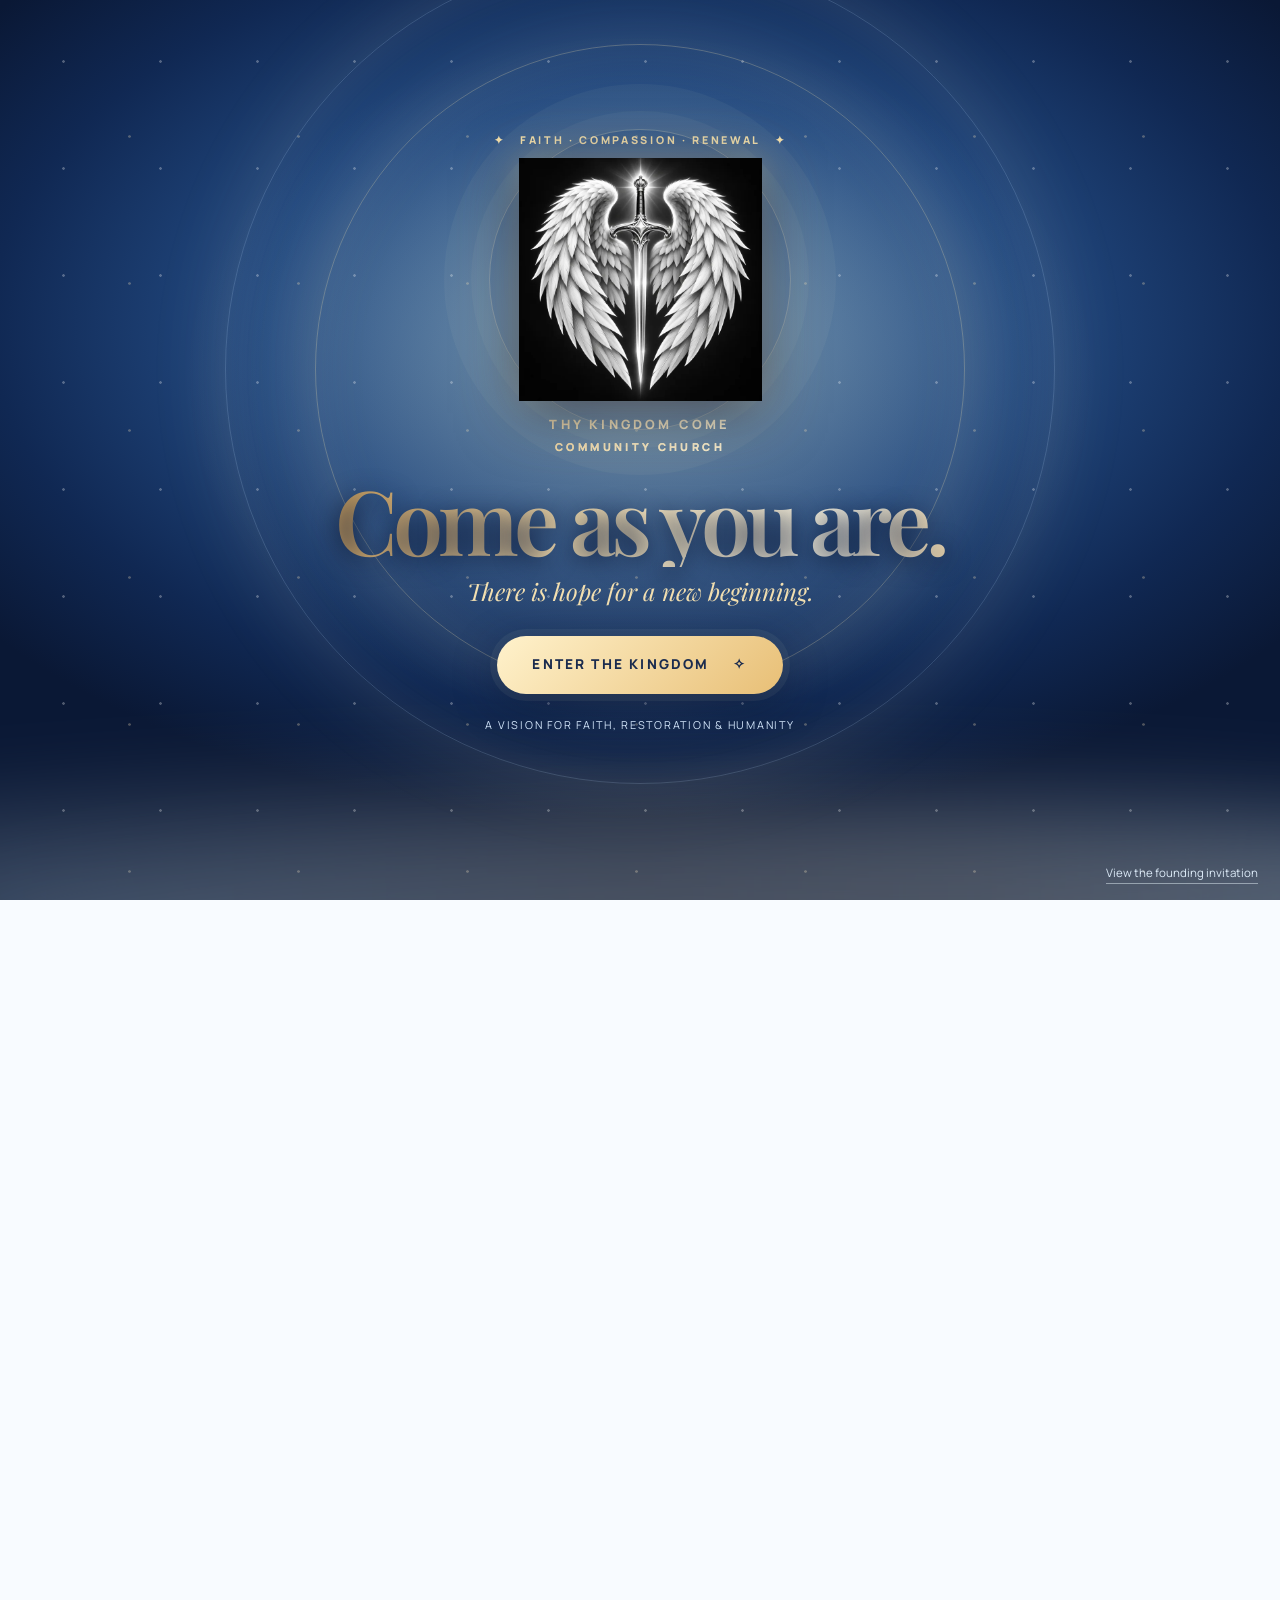
==== commit fc51c1d3: "Unify ministry rain headers, navigation, founder credits and safe donation preparation" ====
--- a/index.html
+++ b/index.html
@@ -12,7 +12,7 @@
 <link rel="preconnect" href="https://fonts.gstatic.com" crossorigin>
 <link href="https://fonts.googleapis.com/css2?family=DM+Sans:wght@400;500;600;700;800&family=Manrope:wght@400;500;600;700;800&family=Playfair+Display:wght@500;600;700&display=swap" rel="stylesheet">
 <link rel="stylesheet" href="/assets/style.css?v=10">
-<link rel="stylesheet" href="/assets/launch.css?v=1">
+<link rel="stylesheet" href="/assets/launch.css?v=2">
 <meta property="og:type" content="website">
 <meta property="og:site_name" content="Thy Kingdom Come Community Church">
 <meta property="og:title" content="Thy Kingdom Come Community Church | Faith, Hope &amp; Service">
@@ -84,6 +84,7 @@
 }
 </script>
 <noscript><style>body{overflow:auto!important}.welcome{display:none!important}#public-site{visibility:visible!important}</style></noscript>
+<script src="/assets/header-rain.js?v=1" defer></script>
 </head>
 <body>
 <a class="skip" href="#mission">Skip to the ministry</a>
@@ -112,9 +113,9 @@
       <span>THY KINGDOM COME <small>COMMUNITY CHURCH</small></span>
     </a>
     <nav class="nav-links" aria-label="Main navigation">
-      <a href="#mission">Our Mission</a><a href="#vision">Our Vision</a><a href="#pathways">Our Plans</a><a href="/councils.html">Our Councils</a><a href="/invitation.html">Join Us</a><a href="/volunteer.html">Volunteer</a><a href="#contact">Contact Us</a>
+      <a href="#mission">Our Mission</a><a href="#vision">Our Vision</a><a href="#pathways">Our Plans</a><a href="/councils.html">Our Councils</a><a href="/invitation.html">Invitation</a><a href="/join.html">Join the Founding Team</a><a href="/partners.html">Church Partnerships</a><a href="/volunteer.html">Volunteer</a><a href="#support">Support / Donate</a><a href="#contact">Contact Us</a>
     </nav>
-    <a class="nav-cta" href="/invitation.html">JOIN THE MISSION <span aria-hidden="true">↗</span></a>
+    <a class="nav-cta" href="/join.html">JOIN THE MISSION <span aria-hidden="true">↗</span></a>
   </div>
 </header>
 <main id="home" tabindex="-1">
@@ -126,7 +127,7 @@
         <h1 id="hero-title">Come as you are.<br><em>Leave with hope.</em></h1>
         <p class="hero-lead">No perfect past. No judgment at the door. Just people, purpose, and the belief that everyone deserves a chance to begin again.</p>
         <p class="hero-sub">We are building Thy Kingdom Come Community Church from the ground up—a faith-centered community with a vision to support people facing homelessness, addiction, personal loss, and life's hardest transitions.</p>
-        <div class="hero-actions"><a class="button gold-button" href="/invitation.html">Help build the foundation <span aria-hidden="true">↗</span></a><a class="button outline-button" href="#mission">Discover our purpose <span aria-hidden="true">↓</span></a></div>
+        <div class="hero-actions"><a class="button gold-button" href="/join.html">Help build the foundation <span aria-hidden="true">↗</span></a><a class="button outline-button" href="#mission">Discover our purpose <span aria-hidden="true">↓</span></a></div>
         <p class="hero-note"><span class="status-dot"></span> Founding stage · Seeking leaders, partners &amp; volunteers</p>
       </div>
       <div class="hero-art" aria-label="Original church emblem with angel wings and sword against a heavenly glow">
@@ -224,7 +225,7 @@
     </div>
   </section>
 
-  <section class="section support-section" id="support"><div class="container support-grid"><div class="reveal"><p class="eyebrow">A FOUNDATION BUILT ON TRUST</p><h2>Give the vision<br><em>room to grow.</em></h2><p>We welcome conversations with prospective supporters and mission-aligned partners. Secure organizational donation processing is not yet active; we will publish verified giving options only when the proper accounts and safeguards are in place.</p></div><div class="support-panel reveal"><div class="support-symbol" aria-hidden="true">✧</div><h3>Founding support</h3><p>Donation platform and transparent reporting are being prepared.</p><span class="coming-soon">SECURE GIVING · COMING LATER</span><a class="button soft-button" href="mailto:thykingdomcomeproject@gmail.com?subject=Supporting%20the%20Thy%20Kingdom%20Come%20Mission">Ask about the mission <span aria-hidden="true">↗</span></a><p class="microcopy">No active fundraising total is represented. No promise of tax deductibility is made.</p></div></div></section>
+  <section class="section support-section" id="support"><div class="container support-grid"><div class="reveal"><p class="eyebrow">A FOUNDATION BUILT ON TRUST</p><h2>Give the vision<br><em>room to grow.</em></h2><p>We welcome conversations with prospective supporters and mission-aligned partners. Secure organizational donation processing is not yet active; we will publish verified giving options only when the proper accounts and safeguards are in place.</p></div><div class="support-panel reveal"><div class="support-symbol" aria-hidden="true">✧</div><h3>Founding support</h3><p>We are preparing an organization-owned giving platform and a dedicated bank account.</p><button class="button gold-button donation-disabled" type="button" disabled aria-label="Donate, coming soon after account verification">DONATE · COMING SOON</button><span class="coming-soon">SECURE GIVING · COMING LATER</span><a class="button soft-button" href="mailto:thykingdomcomeproject@gmail.com?subject=Supporting%20the%20Thy%20Kingdom%20Come%20Mission">Ask about the mission <span aria-hidden="true">↗</span></a><p class="microcopy">No active fundraising total is represented. No promise of tax deductibility is made.</p></div></div></section>
 
   <section class="contact-section" id="contact">
   <div class="container contact-inner reveal">
@@ -261,19 +262,19 @@
 <footer class="founder-footer">
 <div class="container footer-grid">
   <div class="footer-branding"><img src="/assets/thy-kingdom-come-logo.webp" width="60" height="60" alt=""><div><strong>THY KINGDOM COME</strong><span>COMMUNITY CHURCH</span></div></div>
-  <div class="footer-founder"><strong>Founder: “I AM WHO I AM”</strong><span>/ Co-Founder: R. Chadee · Thy Kingdom Come Community Church</span></div>
+  <div class="footer-founder"><strong>Founder: “I AM WHO I AM”</strong></div>
   <nav class="footer-links" aria-label="Footer navigation"><a href="/">Home</a><a href="/#mission">Our Mission</a><a href="/#vision">Our Vision</a><a href="/#pathways">Our Plans</a><a href="/councils.html">Our Councils</a><a href="/invitation.html">Invitation</a><a href="/volunteer.html">Volunteer</a><a href="/#contact">Contact</a></nav>
   <nav class="footer-social" aria-label="Official social accounts" style="display:flex;flex-wrap:wrap;gap:16px;font-size:.93rem"><a href="https://www.tiktok.com/@thy.kingdom.come29" rel="noopener noreferrer" target="_blank">TikTok</a><a href="https://www.instagram.com/thykingdomcomehumanity/" rel="noopener noreferrer" target="_blank">Instagram</a><a href="https://www.youtube.com/channel/UCAfTpzI8AHamxablPOezY9w" rel="noopener noreferrer" target="_blank">YouTube</a></nav>
   <p class="footer-copyright">© 2026 Thy Kingdom Come Community Church. All rights reserved. A ministry in formation.</p>
+<p class="footer-cofounder">Co-Founder: Ronald Chadee</p>
 </div></footer>
 </div>
 <script>
 (function(){
   var gate=document.getElementById('welcome'),site=document.getElementById('public-site'),enter=document.getElementById('enter-site');
   var reduced=window.matchMedia && window.matchMedia('(prefers-reduced-motion: reduce)').matches;
-  var sky=document.getElementById('light-rain'),headerSky=document.getElementById('header-light-rain');
-  if(!reduced){for(var i=0;i<52;i++){var d=document.createElement('span');d.className='light-drop';d.style.left=((i*47.31)%100)+'%';d.style.animationDelay=(-(i*0.41)%8)+'s';d.style.animationDuration=(3.8+(i%7)*0.49)+'s';d.style.opacity=(0.19+(i%5)*0.085);sky.appendChild(d);}
-    for(var j=0;j<34;j++){var ray=document.createElement('span');ray.className='header-light-drop';ray.style.left=((j*37.19)%100)+'%';ray.style.animationDelay=(-(j*0.43)%7)+'s';ray.style.animationDuration=(3.4+(j%6)*0.49)+'s';ray.style.opacity=(0.30+(j%5)*0.12);headerSky.appendChild(ray);}}
+  var sky=document.getElementById('light-rain');
+  if(!reduced){for(var i=0;i<52;i++){var d=document.createElement('span');d.className='light-drop';d.style.left=((i*47.31)%100)+'%';d.style.animationDelay=(-(i*0.41)%8)+'s';d.style.animationDuration=(3.8+(i%7)*0.49)+'s';d.style.opacity=(0.19+(i%5)*0.085);sky.appendChild(d);}}
   function finish(skipFocus){
     document.body.classList.add('entered');site.inert=false;
     try{sessionStorage.setItem('tkc_site_entered','yes')}catch(e){}
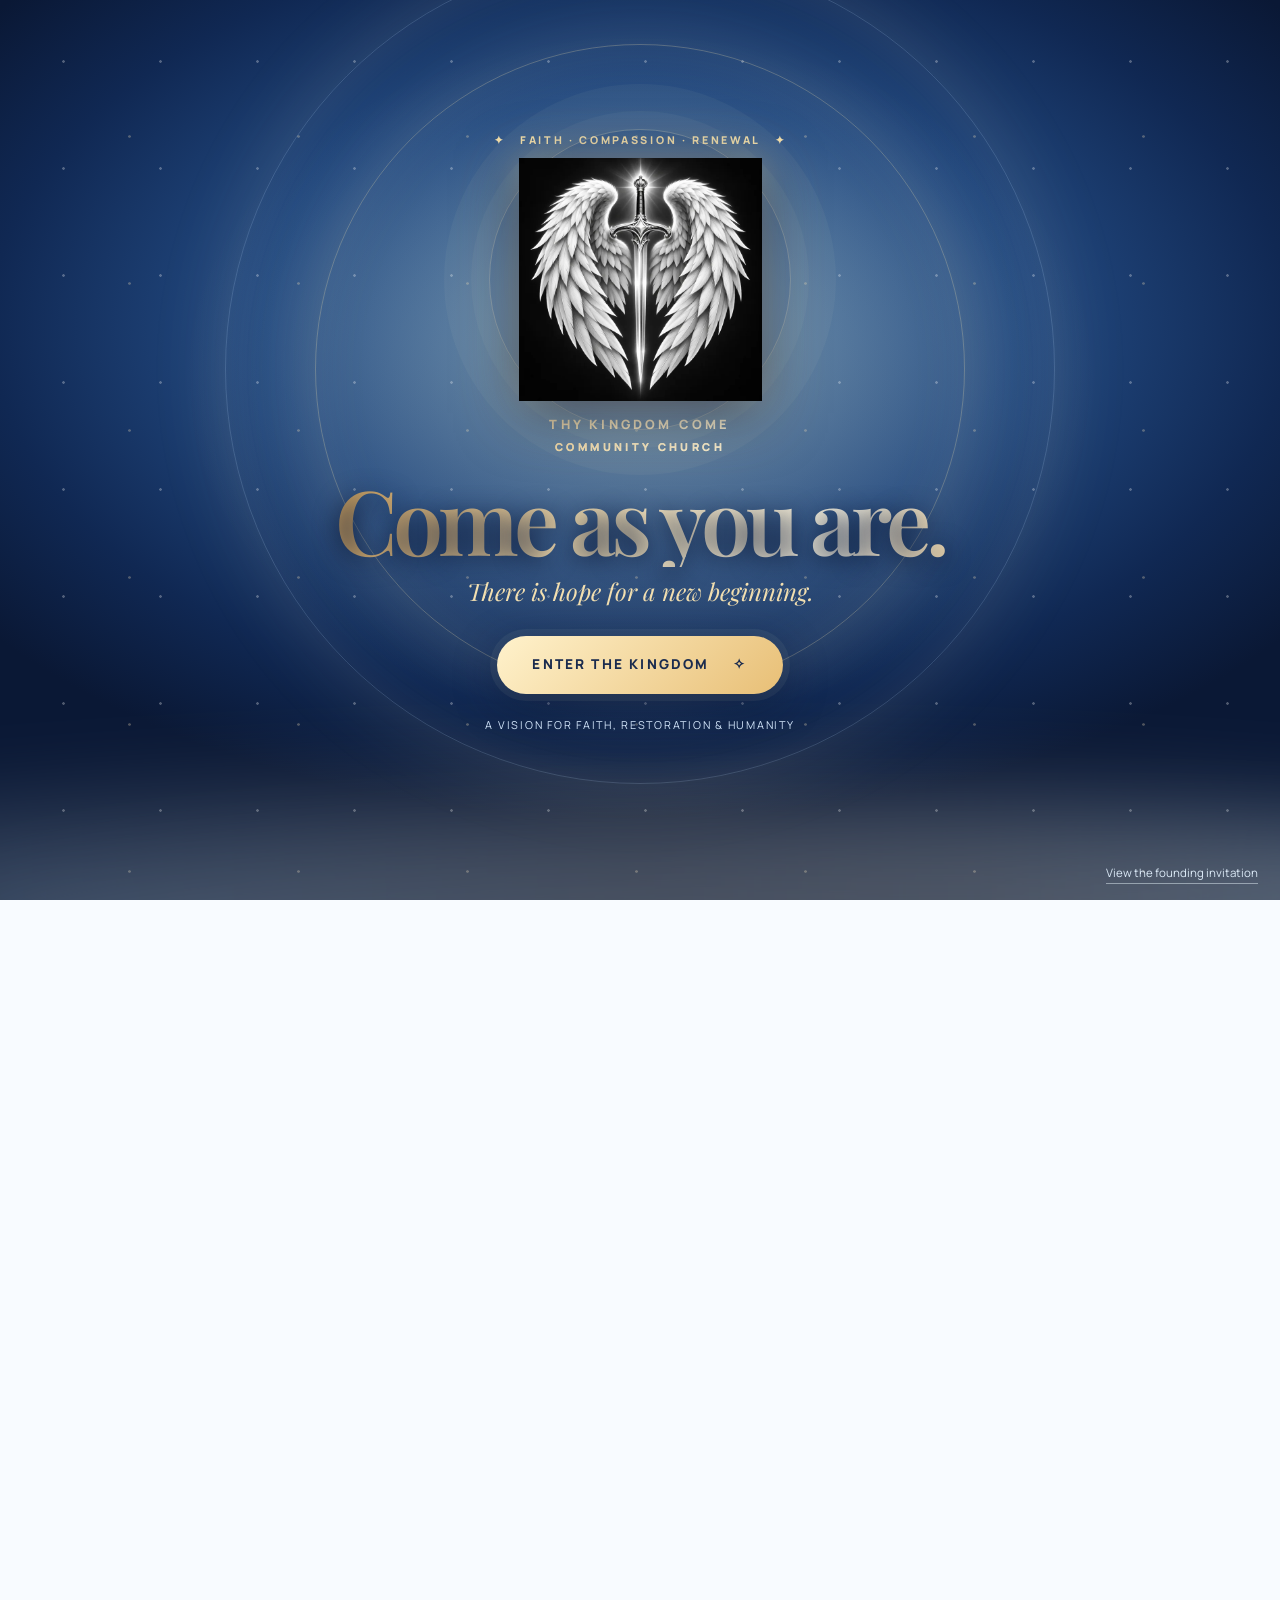
==== commit d8a491be: "Launch Zeffy donations: header button and live fundraising thermometer" ====
--- a/index.html
+++ b/index.html
@@ -13,6 +13,21 @@
 <link href="https://fonts.googleapis.com/css2?family=DM+Sans:wght@400;500;600;700;800&family=Manrope:wght@400;500;600;700;800&family=Playfair+Display:wght@500;600;700&display=swap" rel="stylesheet">
 <link rel="stylesheet" href="/assets/style.css?v=10">
 <link rel="stylesheet" href="/assets/launch.css?v=2">
+<style>
+/* Zeffy donation launch, November 21, 2026 */
+.header-donate{display:inline-flex;align-items:center;justify-content:center;flex-shrink:0;gap:7px;padding:12px 18px;border-radius:999px;background:linear-gradient(120deg,#fbe9b6,#d9ac59);color:#12294a;text-decoration:none;font-weight:800;font-size:.78rem;letter-spacing:.055em;box-shadow:0 4px 20px #f1c47755;white-space:nowrap}
+.header-donate:hover,.header-donate:focus-visible{background:#fff1c6;transform:translateY(-1px)}
+.giving-panel{display:flex;flex-direction:column;gap:12px}
+.giving-panel h3{margin:0}
+.giving-panel .fundraiser-label{font-weight:800;color:#234c7d;font-size:.96rem}
+.giving-panel .fundraiser-target{font-size:.84rem;color:#50617b;margin:0}
+.giving-panel .fundraiser-meter{position:relative;overflow:hidden;width:100%;height:120px;min-height:120px;border:1px solid #d6e4f2;border-radius:14px;background:#f6f9fc}
+.giving-panel .fundraiser-meter iframe{position:absolute;border:0;inset:0;width:100%;height:120px}
+.giving-panel .donation-link{display:inline-flex;align-items:center;justify-content:center;text-align:center;text-decoration:none;width:100%}
+.giving-panel .giving-disclosure{font-size:.78rem;line-height:1.55;color:#5c6d84;margin:0}
+@media(max-width:1100px){.header-donate{padding:10px 13px;font-size:.7rem}}
+@media(max-width:850px){.header-donate{display:inline-flex;margin:4px auto;order:2}.nav-links{order:3}}
+</style>
 <meta property="og:type" content="website">
 <meta property="og:site_name" content="Thy Kingdom Come Community Church">
 <meta property="og:title" content="Thy Kingdom Come Community Church | Faith, Hope &amp; Service">
@@ -116,6 +131,7 @@
       <a href="#mission">Our Mission</a><a href="#vision">Our Vision</a><a href="#pathways">Our Plans</a><a href="/councils.html">Our Councils</a><a href="/invitation.html">Invitation</a><a href="/join.html">Join the Founding Team</a><a href="/partners.html">Church Partnerships</a><a href="/volunteer.html">Volunteer</a><a href="#support">Support / Donate</a><a href="#contact">Contact Us</a>
     </nav>
     <a class="nav-cta" href="/join.html">JOIN THE MISSION <span aria-hidden="true">↗</span></a>
+    <a class="header-donate" href="https://www.zeffy.com/donation-form/the-kingdom-come-humanity-ministry" target="_blank" rel="noopener noreferrer" aria-label="Donate securely to Thy Kingdom Come through Zeffy">❤ DONATE <span aria-hidden="true">↗</span></a>
   </div>
 </header>
 <main id="home" tabindex="-1">
@@ -127,7 +143,7 @@
         <h1 id="hero-title">Come as you are.<br><em>Leave with hope.</em></h1>
         <p class="hero-lead">No perfect past. No judgment at the door. Just people, purpose, and the belief that everyone deserves a chance to begin again.</p>
         <p class="hero-sub">We are building Thy Kingdom Come Community Church from the ground up—a faith-centered community with a vision to support people facing homelessness, addiction, personal loss, and life's hardest transitions.</p>
-        <div class="hero-actions"><a class="button gold-button" href="/join.html">Help build the foundation <span aria-hidden="true">↗</span></a><a class="button outline-button" href="#mission">Discover our purpose <span aria-hidden="true">↓</span></a></div>
+        <div class="hero-actions"><a class="button gold-button" href="https://www.zeffy.com/donation-form/the-kingdom-come-humanity-ministry" target="_blank" rel="noopener noreferrer">Support the foundation <span aria-hidden="true">↗</span></a><a class="button outline-button" href="/join.html">Join our founding team <span aria-hidden="true">↓</span></a></div>
         <p class="hero-note"><span class="status-dot"></span> Founding stage · Seeking leaders, partners &amp; volunteers</p>
       </div>
       <div class="hero-art" aria-label="Original church emblem with angel wings and sword against a heavenly glow">
@@ -225,7 +241,27 @@
     </div>
   </section>
 
-  <section class="section support-section" id="support"><div class="container support-grid"><div class="reveal"><p class="eyebrow">A FOUNDATION BUILT ON TRUST</p><h2>Give the vision<br><em>room to grow.</em></h2><p>We welcome conversations with prospective supporters and mission-aligned partners. Secure organizational donation processing is not yet active; we will publish verified giving options only when the proper accounts and safeguards are in place.</p></div><div class="support-panel reveal"><div class="support-symbol" aria-hidden="true">✧</div><h3>Founding support</h3><p>We are preparing an organization-owned giving platform and a dedicated bank account.</p><button class="button gold-button donation-disabled" type="button" disabled aria-label="Donate, coming soon after account verification">DONATE · COMING SOON</button><span class="coming-soon">SECURE GIVING · COMING LATER</span><a class="button soft-button" href="mailto:thykingdomcomeproject@gmail.com?subject=Supporting%20the%20Thy%20Kingdom%20Come%20Mission">Ask about the mission <span aria-hidden="true">↗</span></a><p class="microcopy">No active fundraising total is represented. No promise of tax deductibility is made.</p></div></div></section>
+  <section class="section support-section" id="support">
+    <div class="container support-grid">
+      <div class="reveal">
+        <p class="eyebrow">A FOUNDATION BUILT ON TRUST</p>
+        <h2>Give the vision<br><em>room to grow.</em></h2>
+        <p>Thy Kingdom Come Humanity Ministry launched November 21, 2026. Your support helps us prepare responsible governance, establish our founding community, and plan future faith-centered service. Our Illinois incorporation and formal tax-status review remain in progress.</p>
+      </div>
+      <div class="support-panel giving-panel reveal">
+        <div class="support-symbol" aria-hidden="true">✧</div>
+        <h3>Build the foundation</h3>
+        <p class="fundraiser-label">Live giving progress · Zeffy</p>
+        <p class="fundraiser-target">Founding fundraising goal: $25,000</p>
+        <div class="fundraiser-meter">
+          <iframe title="Live Zeffy fundraising total and goal progress" loading="lazy" src="https://www.zeffy.com/embed/thermometer/the-kingdom-come-humanity-ministry" allowTransparency="true"></iframe>
+        </div>
+        <a class="button gold-button donation-link" href="https://www.zeffy.com/donation-form/the-kingdom-come-humanity-ministry" target="_blank" rel="noopener noreferrer">DONATE SECURELY VIA ZEFFY <span aria-hidden="true">↗</span></a>
+        <p class="giving-disclosure">The live total reflects contributions tracked by Zeffy, not a bank account balance. Thy Kingdom Come Humanity Ministry is in formation; Illinois incorporation and federal tax-exempt status have not yet been confirmed. Do not assume gifts are tax-deductible.</p>
+        <a class="button soft-button" href="mailto:thykingdomcomeproject@gmail.com?subject=Supporting%20Thy%20Kingdom%20Come">Questions about our mission? <span aria-hidden="true">↗</span></a>
+      </div>
+    </div>
+  </section>
 
   <section class="contact-section" id="contact">
   <div class="container contact-inner reveal">
--- a/assets/launch.css
+++ b/assets/launch.css
@@ -85,3 +85,14 @@
 .founding-page .intro-grid h1 em{background-image:linear-gradient(110deg,#b58036 0%,#f9e5b9 22%,#fffbea 36%,#e4ae56 53%,#ffefc5 67%,#ba8137 87%,#f7dfa5 100%);background-size:210% 100%;background-clip:text;-webkit-background-clip:text;-webkit-text-fill-color:transparent;animation:gold-letter-shimmer 9s ease-in-out infinite alternate}
 }
 @media(prefers-reduced-motion:reduce){.founding-page .intro-grid h1 em{animation:none}}
+
+/* Unified founding-site navigation, footer attributions and safe donation placeholder — 2026-11-21 */
+.founding-page .page-navigation a{color:#ecf2fc;text-shadow:0 1px 5px rgba(0,12,37,.52)}
+.founding-page .page-navigation a:hover,.founding-page .page-navigation a[aria-current="page"]{color:#ffe1a0}
+.founding-page .page-navigation{gap:9px 16px}
+.founding-page .site-header .wordmark{color:#fff}
+.footer-founder strong{font-size:.85rem}
+.footer-cofounder{grid-column:1/-1;margin:0;border-top:1px solid rgba(255,255,255,.20);padding-top:17px;text-align:center;color:#f8dfaa;font-size:.78rem;font-weight:800;letter-spacing:.04em}
+.donation-disabled{opacity:.79;cursor:not-allowed;box-shadow:none;margin:6px 0 17px;max-width:100%}
+.donation-disabled:hover{transform:none;box-shadow:none}
+@media(max-width:870px){.founding-page .page-navigation{justify-content:center}}
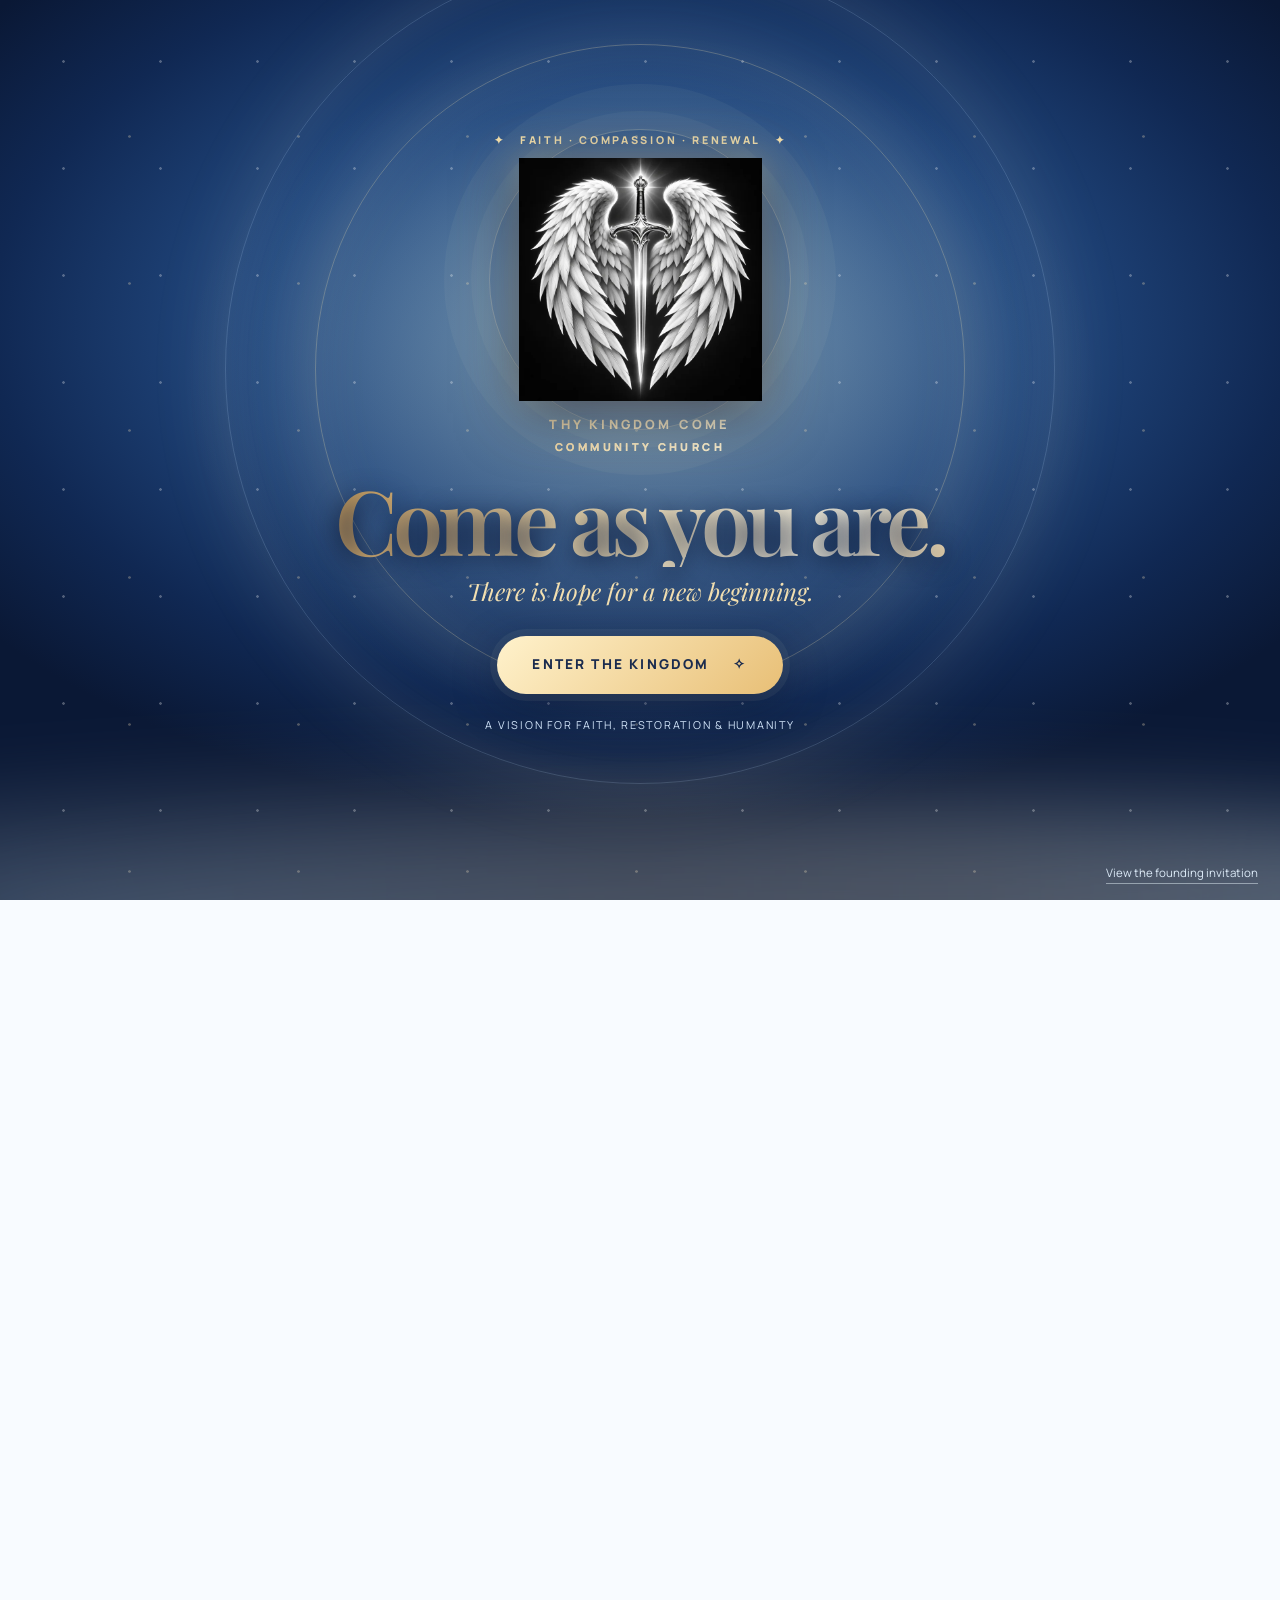
==== commit 1e20e61b: "Feature co-founder and member profiles; add donation counter refresh and source link" ====
--- a/index.html
+++ b/index.html
@@ -128,7 +128,7 @@
       <span>THY KINGDOM COME <small>COMMUNITY CHURCH</small></span>
     </a>
     <nav class="nav-links" aria-label="Main navigation">
-      <a href="#mission">Our Mission</a><a href="#vision">Our Vision</a><a href="#pathways">Our Plans</a><a href="/councils.html">Our Councils</a><a href="/invitation.html">Invitation</a><a href="/join.html">Join the Founding Team</a><a href="/partners.html">Church Partnerships</a><a href="/volunteer.html">Volunteer</a><a href="#support">Support / Donate</a><a href="#contact">Contact Us</a>
+      <a href="#mission">Our Mission</a><a href="#vision">Our Vision</a><a href="#pathways">Our Plans</a><a href="/councils.html">Our Councils</a><a href="/members.html">The Gathering</a><a href="/founder.html">Co-Founder</a><a href="/invitation.html">Invitation</a><a href="/join.html">Join the Founding Team</a><a href="/members.html">The Gathering</a><a href="/founder.html">Co-Founder</a><a href="/partners.html">Church Partnerships</a><a href="/volunteer.html">Volunteer</a><a href="#support">Support / Donate</a><a href="#contact">Contact Us</a>
     </nav>
     <a class="nav-cta" href="/join.html">JOIN THE MISSION <span aria-hidden="true">↗</span></a>
     <a class="header-donate" href="https://www.zeffy.com/donation-form/the-kingdom-come-humanity-ministry" target="_blank" rel="noopener noreferrer" aria-label="Donate securely to Thy Kingdom Come through Zeffy">❤ DONATE <span aria-hidden="true">↗</span></a>
@@ -254,8 +254,13 @@
         <p class="fundraiser-label">Live giving progress · Zeffy</p>
         <p class="fundraiser-target">Founding fundraising goal: $25,000</p>
         <div class="fundraiser-meter">
-          <iframe title="Live Zeffy fundraising total and goal progress" loading="lazy" src="https://www.zeffy.com/embed/thermometer/the-kingdom-come-humanity-ministry" allowTransparency="true"></iframe>
+          <iframe id="zeffy-progress" title="Zeffy fundraising total and goal progress" loading="lazy" src="https://www.zeffy.com/embed/thermometer/the-kingdom-come-humanity-ministry" allowTransparency="true"></iframe>
         </div>
+        <div style="display:flex;align-items:center;flex-wrap:wrap;gap:12px;justify-content:space-between;margin:0">
+          <button id="refresh-zeffy-progress" type="button" style="border:1px solid #bd9b5c;background:#fff8eb;color:#193758;border-radius:99px;padding:9px 13px;cursor:pointer;font:800 .76rem 'Manrope',sans-serif">↻ Refresh total</button>
+          <a href="https://www.zeffy.com/donation-form/the-kingdom-come-humanity-ministry" target="_blank" rel="noopener noreferrer" style="font-size:.78rem;color:#315883;font-weight:800;text-underline-offset:3px">View campaign on Zeffy ↗</a>
+        </div>
+        <p class="giving-disclosure">Zeffy provides the amount shown above. After a donation, the figure can take time to reflect processing; refresh this display or check the Zeffy campaign directly. No website number is manually entered.</p>
         <a class="button gold-button donation-link" href="https://www.zeffy.com/donation-form/the-kingdom-come-humanity-ministry" target="_blank" rel="noopener noreferrer">DONATE SECURELY VIA ZEFFY <span aria-hidden="true">↗</span></a>
         <p class="giving-disclosure">The live total reflects contributions tracked by Zeffy, not a bank account balance. Thy Kingdom Come Humanity Ministry is in formation; Illinois incorporation and federal tax-exempt status have not yet been confirmed. Do not assume gifts are tax-deductible.</p>
         <a class="button soft-button" href="mailto:thykingdomcomeproject@gmail.com?subject=Supporting%20Thy%20Kingdom%20Come">Questions about our mission? <span aria-hidden="true">↗</span></a>
@@ -302,9 +307,19 @@
   <nav class="footer-links" aria-label="Footer navigation"><a href="/">Home</a><a href="/#mission">Our Mission</a><a href="/#vision">Our Vision</a><a href="/#pathways">Our Plans</a><a href="/councils.html">Our Councils</a><a href="/invitation.html">Invitation</a><a href="/volunteer.html">Volunteer</a><a href="/#contact">Contact</a></nav>
   <nav class="footer-social" aria-label="Official social accounts" style="display:flex;flex-wrap:wrap;gap:16px;font-size:.93rem"><a href="https://www.tiktok.com/@thy.kingdom.come29" rel="noopener noreferrer" target="_blank">TikTok</a><a href="https://www.instagram.com/thykingdomcomehumanity/" rel="noopener noreferrer" target="_blank">Instagram</a><a href="https://www.youtube.com/channel/UCAfTpzI8AHamxablPOezY9w" rel="noopener noreferrer" target="_blank">YouTube</a></nav>
   <p class="footer-copyright">© 2026 Thy Kingdom Come Community Church. All rights reserved. A ministry in formation.</p>
-<p class="footer-cofounder">Co-Founder: Ronald Chadee</p>
+<p class="footer-cofounder"><a href="/founder.html" style="color:#f8dfaa;text-underline-offset:4px">Ronald Chadee · Co-Founder &amp; Founding Steward</a> · In faith, God is the source of the mission.</p>
 </div></footer>
 </div>
+<script>
+(function(){
+  var refresh=document.getElementById('refresh-zeffy-progress'),meter=document.getElementById('zeffy-progress');
+  if(refresh&&meter){refresh.addEventListener('click',function(){
+    var clean='https://www.zeffy.com/embed/thermometer/the-kingdom-come-humanity-ministry';
+    meter.src=clean+'?refresh='+Date.now();
+    refresh.textContent='↻ Refresh again';
+  });}
+})();
+</script>
 <script>
 (function(){
   var gate=document.getElementById('welcome'),site=document.getElementById('public-site'),enter=document.getElementById('enter-site');
--- a/assets/launch.css
+++ b/assets/launch.css
@@ -96,3 +96,10 @@
 .donation-disabled{opacity:.79;cursor:not-allowed;box-shadow:none;margin:6px 0 17px;max-width:100%}
 .donation-disabled:hover{transform:none;box-shadow:none}
 @media(max-width:870px){.founding-page .page-navigation{justify-content:center}}
+
+
+/* Sitewide donate CTA — Thy Kingdom Come / Zeffy */
+.header-donate{display:inline-flex;align-items:center;justify-content:center;flex-shrink:0;gap:7px;padding:12px 18px;border-radius:999px;background:linear-gradient(120deg,#fbe9b6,#d9ac59);color:#12294a!important;text-decoration:none;font-weight:800;font-size:.78rem;letter-spacing:.055em;box-shadow:0 4px 20px #f1c47755;white-space:nowrap;position:relative;z-index:2}
+.header-donate:hover,.header-donate:focus-visible{background:#fff1c6;transform:translateY(-1px)}
+@media(max-width:1100px){.header-donate{padding:10px 13px;font-size:.7rem}}
+@media(max-width:870px){.founding-page .header-donate{order:2;margin:6px auto}.founding-page .page-navigation{order:3;width:100%}}
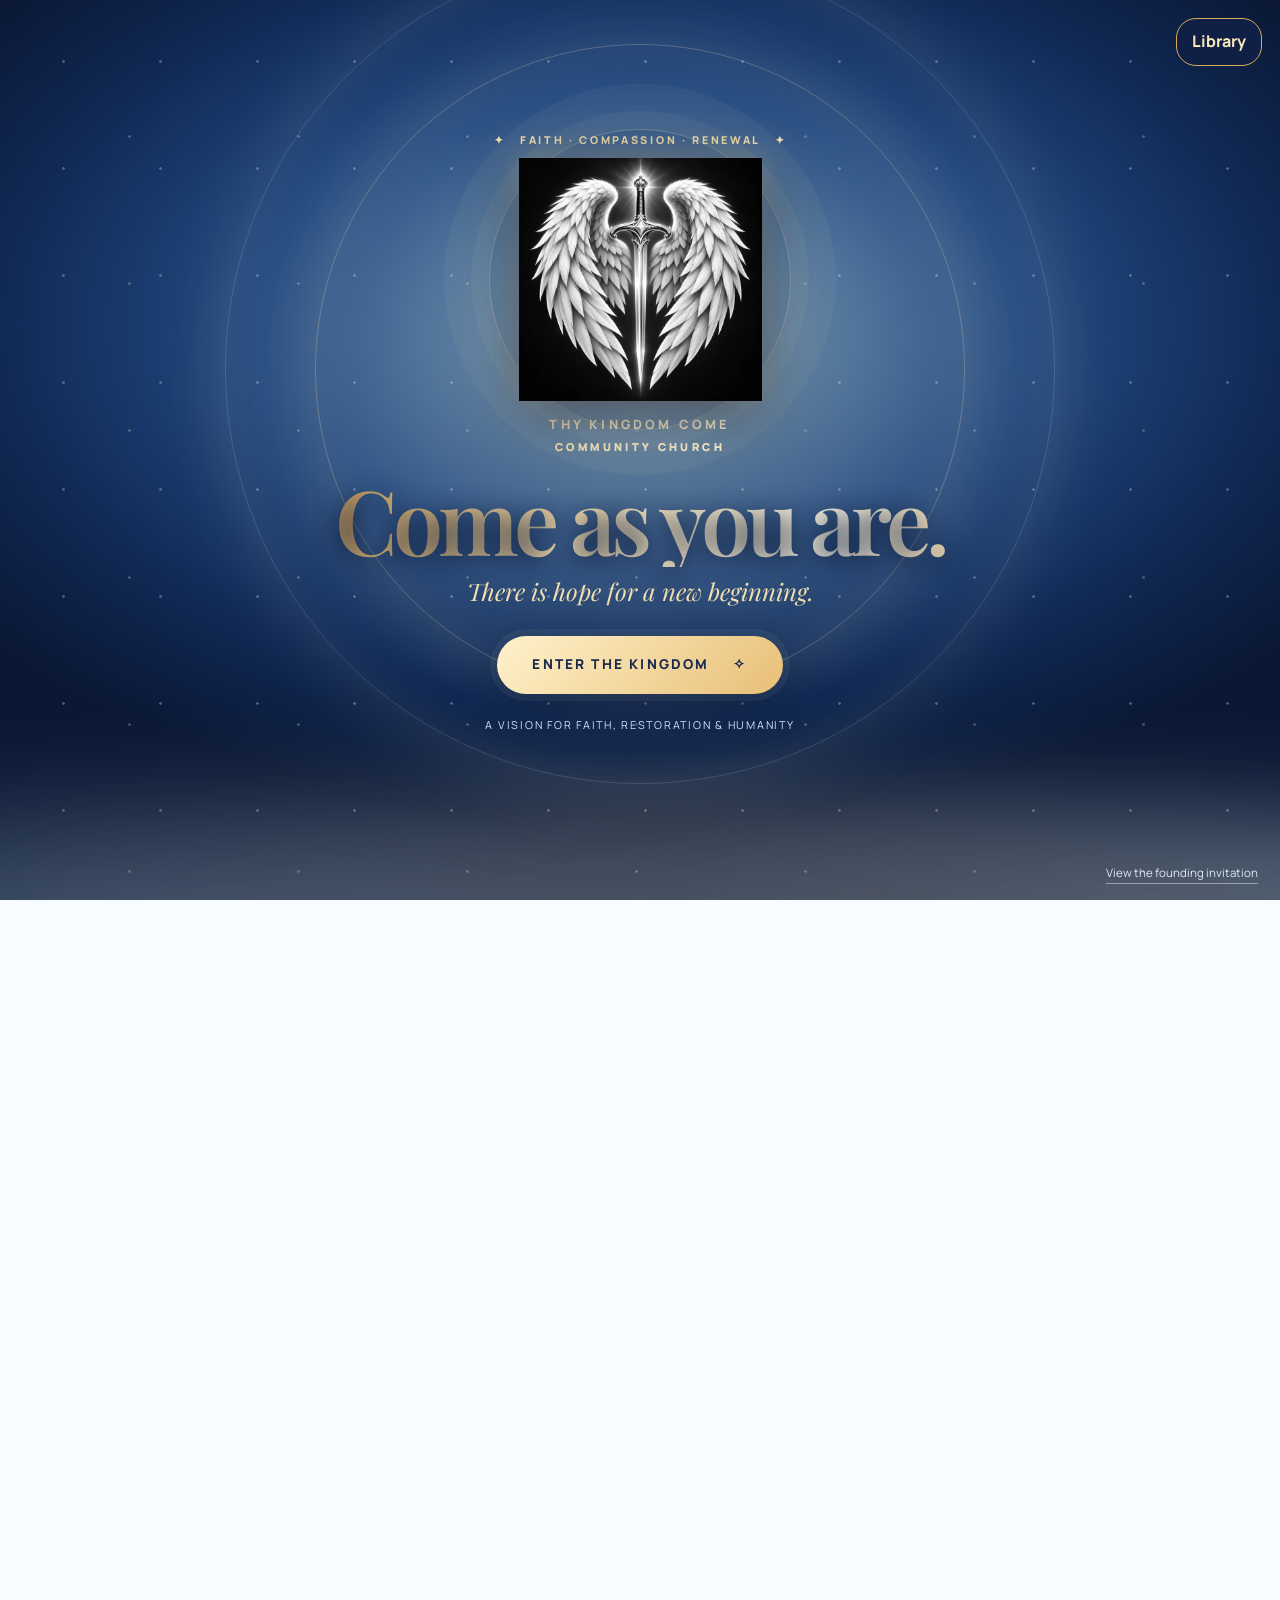
==== commit 7a2a9f7f: "Add Library links to welcome screen, main navigation and footer" ====
--- a/index.html
+++ b/index.html
@@ -48,6 +48,7 @@
       "@type": "Organization",
       "@id": "https://thykingdomcomehumanity.org/#organization",
       "name": "Thy Kingdom Come Community Church",
+      "legalName": "THY KINGDOM COME HUMANITY MINISTRY",
       "alternateName": [
         "Thy Kingdom Come",
         "ThyKingdomCome",
@@ -118,6 +119,7 @@
     <p class="welcome-foot">A vision for faith, restoration &amp; humanity</p>
   </div>
   <a class="welcome-access" href="/invitation.html">View the founding invitation</a>
+  <a href="/library.html" style="position:absolute;top:18px;right:18px;z-index:5;color:#fbe9b6;background:#101f46;padding:9px 15px;border:1px solid #d9ac59;border-radius:20px;text-decoration:none;font-weight:750">Library</a>
 </section>
 <div id="public-site">
 <header class="site-header">
@@ -128,7 +130,7 @@
       <span>THY KINGDOM COME <small>COMMUNITY CHURCH</small></span>
     </a>
     <nav class="nav-links" aria-label="Main navigation">
-      <a href="#mission">Our Mission</a><a href="#vision">Our Vision</a><a href="#pathways">Our Plans</a><a href="/councils.html">Our Councils</a><a href="/members.html">The Gathering</a><a href="/founder.html">Co-Founder</a><a href="/invitation.html">Invitation</a><a href="/join.html">Join the Founding Team</a><a href="/members.html">The Gathering</a><a href="/founder.html">Co-Founder</a><a href="/partners.html">Church Partnerships</a><a href="/volunteer.html">Volunteer</a><a href="#support">Support / Donate</a><a href="#contact">Contact Us</a>
+      <a href="#mission">Our Mission</a><a href="#vision">Our Vision</a><a href="#pathways">Our Plans</a><a href="/councils.html">Our Councils</a><a href="/members.html">The Gathering</a><a href="/founder.html">Co-Founder</a><a href="/invitation.html">Invitation</a><a href="/join.html">Join the Founding Team</a><a href="/members.html">The Gathering</a><a href="/founder.html">Co-Founder</a><a href="/partners.html">Church Partnerships</a><a href="/volunteer.html">Volunteer</a><a href="#support">Support / Donate</a><a href="/library.html" style="color:#fbe9b6;font-weight:800">Library</a><a href="#contact">Contact Us</a>
     </nav>
     <a class="nav-cta" href="/join.html">JOIN THE MISSION <span aria-hidden="true">↗</span></a>
     <a class="header-donate" href="https://www.zeffy.com/donation-form/the-kingdom-come-humanity-ministry" target="_blank" rel="noopener noreferrer" aria-label="Donate securely to Thy Kingdom Come through Zeffy">❤ DONATE <span aria-hidden="true">↗</span></a>
@@ -304,7 +306,7 @@
 <div class="container footer-grid">
   <div class="footer-branding"><img src="/assets/thy-kingdom-come-logo.webp" width="60" height="60" alt=""><div><strong>THY KINGDOM COME</strong><span>COMMUNITY CHURCH</span></div></div>
   <div class="footer-founder"><strong>Founder: “I AM WHO I AM”</strong></div>
-  <nav class="footer-links" aria-label="Footer navigation"><a href="/">Home</a><a href="/#mission">Our Mission</a><a href="/#vision">Our Vision</a><a href="/#pathways">Our Plans</a><a href="/councils.html">Our Councils</a><a href="/invitation.html">Invitation</a><a href="/volunteer.html">Volunteer</a><a href="/#contact">Contact</a></nav>
+  <nav class="footer-links" aria-label="Footer navigation"><a href="/">Home</a><a href="/#mission">Our Mission</a><a href="/#vision">Our Vision</a><a href="/#pathways">Our Plans</a><a href="/councils.html">Our Councils</a><a href="/invitation.html">Invitation</a><a href="/volunteer.html">Volunteer</a><a href="/library.html">Library</a><a href="/#contact">Contact</a></nav>
   <nav class="footer-social" aria-label="Official social accounts" style="display:flex;flex-wrap:wrap;gap:16px;font-size:.93rem"><a href="https://www.tiktok.com/@thy.kingdom.come29" rel="noopener noreferrer" target="_blank">TikTok</a><a href="https://www.instagram.com/thykingdomcomehumanity/" rel="noopener noreferrer" target="_blank">Instagram</a><a href="https://www.youtube.com/channel/UCAfTpzI8AHamxablPOezY9w" rel="noopener noreferrer" target="_blank">YouTube</a></nav>
   <p class="footer-copyright">© 2026 Thy Kingdom Come Community Church. All rights reserved. A ministry in formation.</p>
 <p class="footer-cofounder"><a href="/founder.html" style="color:#f8dfaa;text-underline-offset:4px">Ronald Chadee · Co-Founder &amp; Founding Steward</a> · In faith, God is the source of the mission.</p>
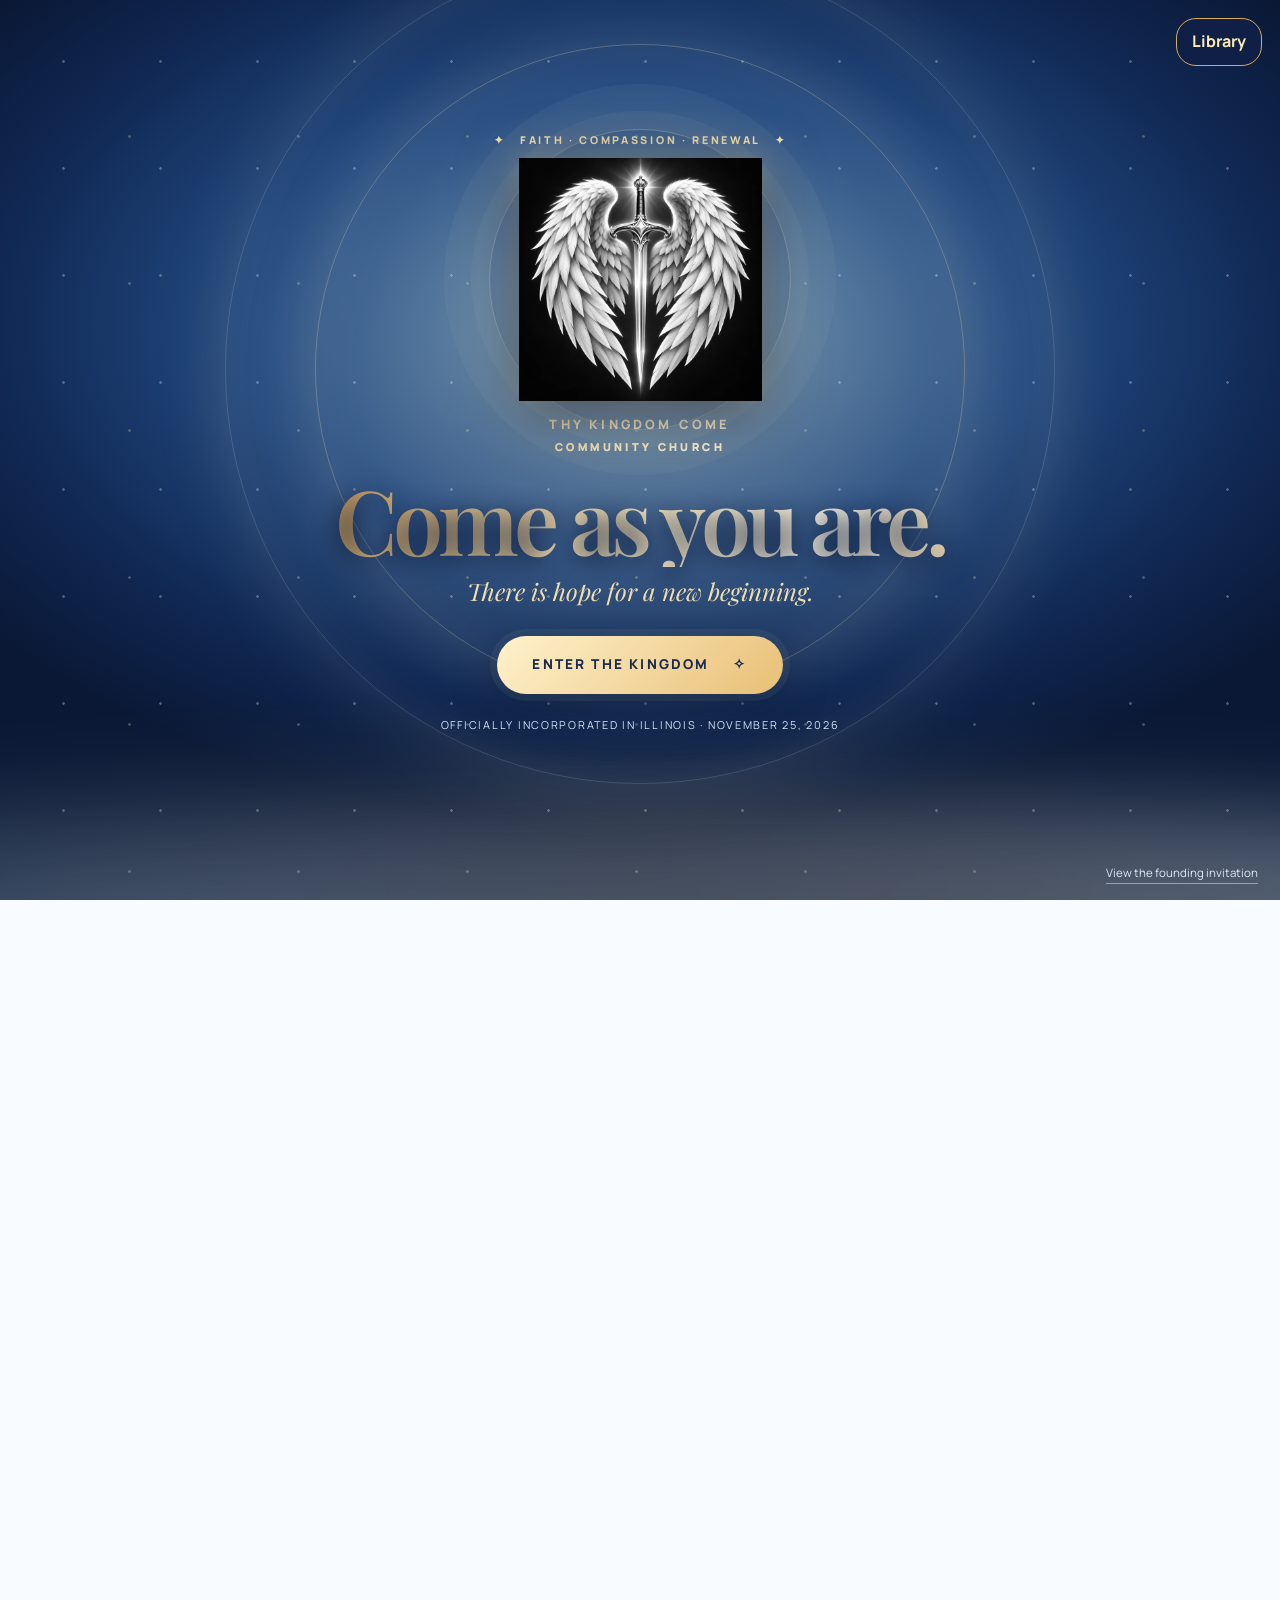
==== commit 78cc5756: "Update verified Illinois incorporation status and search metadata" ====
--- a/index.html
+++ b/index.html
@@ -4,7 +4,7 @@
 <meta charset="utf-8">
 <meta name="viewport" content="width=device-width,initial-scale=1">
 <meta name="theme-color" content="#101f46">
-<meta name="description" content="Thy Kingdom Come Community Church is a Christian-rooted, all-welcome ministry in formation. Explore our vision for faith, compassion, restoration and service.">
+<meta name="description" content="Thy Kingdom Come Humanity Ministry is an Illinois not-for-profit corporation, officially incorporated November 25, 2026. Christian-rooted, all-welcome faith, compassion and service.">
 <meta name="robots" content="index,follow,max-image-preview:large">
 <link rel="canonical" href="https://thykingdomcomehumanity.org/">
 <link rel="icon" href="/assets/profile-wings-sword.webp" type="image/webp">
@@ -29,17 +29,17 @@
 @media(max-width:850px){.header-donate{display:inline-flex;margin:4px auto;order:2}.nav-links{order:3}}
 </style>
 <meta property="og:type" content="website">
-<meta property="og:site_name" content="Thy Kingdom Come Community Church">
-<meta property="og:title" content="Thy Kingdom Come Community Church | Faith, Hope &amp; Service">
-<meta property="og:description" content="Thy Kingdom Come Community Church is a Christian-rooted, all-welcome ministry in formation. Explore our vision for faith, compassion, restoration and service.">
+<meta property="og:site_name" content="Thy Kingdom Come Humanity Ministry">
+<meta property="og:title" content="Thy Kingdom Come Humanity Ministry | Established Illinois Nonprofit">
+<meta property="og:description" content="Thy Kingdom Come Humanity Ministry is an Illinois not-for-profit corporation, officially incorporated November 25, 2026. Christian-rooted, all-welcome faith, compassion and service.">
 <meta property="og:url" content="https://thykingdomcomehumanity.org/">
 <meta property="og:image" content="https://thykingdomcomehumanity.org/assets/thy-kingdom-come-logo.webp">
 <meta name="twitter:card" content="summary_large_image">
-<meta name="twitter:title" content="Thy Kingdom Come Community Church | Faith, Hope &amp; Service">
-<meta name="twitter:description" content="Thy Kingdom Come Community Church is a Christian-rooted, all-welcome ministry in formation. Explore our vision for faith, compassion, restoration and service.">
+<meta name="twitter:title" content="Thy Kingdom Come Humanity Ministry | Established Illinois Nonprofit">
+<meta name="twitter:description" content="Thy Kingdom Come Humanity Ministry is an Illinois not-for-profit corporation, officially incorporated November 25, 2026. Christian-rooted, all-welcome faith, compassion and service.">
 <meta name="twitter:image" content="https://thykingdomcomehumanity.org/assets/thy-kingdom-come-logo.webp">
 <meta property="og:image:alt" content="Thy Kingdom Come Community Church — angel wings, sword and golden doorway logo">
-<title>Thy Kingdom Come Community Church | Faith, Hope &amp; Service</title>
+<title>Thy Kingdom Come Humanity Ministry | Established Illinois Nonprofit</title>
 <script type="application/ld+json">
 {
   "@context": "https://schema.org",
@@ -47,15 +47,19 @@
     {
       "@type": "Organization",
       "@id": "https://thykingdomcomehumanity.org/#organization",
-      "name": "Thy Kingdom Come Community Church",
+      "name": "Thy Kingdom Come Humanity Ministry",
       "legalName": "THY KINGDOM COME HUMANITY MINISTRY",
+      "foundingDate": "2026-11-21",
+      "foundingLocation": {"@type":"Place","name":"Illinois, United States"},
+      "identifier": {"@type":"PropertyValue","propertyID":"Illinois Secretary of State file number","value":"75752962"},
       "alternateName": [
         "Thy Kingdom Come",
         "ThyKingdomCome",
-        "Thy Kingdom Come Humanity"
+        "Thy Kingdom Come Humanity",
+        "Thy Kingdom Come Community Church"
       ],
       "url": "https://thykingdomcomehumanity.org/",
-      "description": "An emerging Christian-rooted, all-welcome community church initiative focused on faith, compassion, restoration and responsible service.",
+      "description": "Thy Kingdom Come Humanity Ministry is an Illinois not-for-profit corporation, officially incorporated November 25, 2026. Christian-rooted, all-welcome faith, compassion and service.",
       "logo": {
         "@type": "ImageObject",
         "url": "https://thykingdomcomehumanity.org/assets/thy-kingdom-come-logo.webp"
@@ -70,11 +74,12 @@
     {
       "@type": "WebSite",
       "@id": "https://thykingdomcomehumanity.org/#website",
-      "name": "Thy Kingdom Come Community Church",
+      "name": "Thy Kingdom Come Humanity Ministry",
       "alternateName": [
         "Thy Kingdom Come",
         "ThyKingdomCome",
-        "Thy Kingdom Come Humanity"
+        "Thy Kingdom Come Humanity",
+        "Thy Kingdom Come Community Church"
       ],
       "url": "https://thykingdomcomehumanity.org/",
       "inLanguage": "en-US",
@@ -84,10 +89,11 @@
     },
     {
       "@type": "WebPage",
+      "dateModified": "2026-11-26",
       "@id": "https://thykingdomcomehumanity.org/#webpage",
       "url": "https://thykingdomcomehumanity.org/",
-      "name": "Thy Kingdom Come Community Church | Faith, Hope & Service",
-      "description": "Thy Kingdom Come Community Church is a Christian-rooted, all-welcome ministry in formation. Explore our vision for faith, compassion, restoration and service.",
+      "name": "Thy Kingdom Come Humanity Ministry | Established Illinois Nonprofit",
+      "description": "Thy Kingdom Come Humanity Ministry is an Illinois not-for-profit corporation, officially incorporated November 25, 2026. Christian-rooted, all-welcome faith, compassion and service.",
       "inLanguage": "en-US",
       "isPartOf": {
         "@id": "https://thykingdomcomehumanity.org/#website"
@@ -116,7 +122,7 @@
     <h1 id="welcome-title">Come as you are.</h1>
     <p class="welcome-script">There is hope for a new beginning.</p>
     <a class="enter-button" id="enter-site" href="#home"><span>ENTER THE KINGDOM</span><span aria-hidden="true">✧</span></a>
-    <p class="welcome-foot">A vision for faith, restoration &amp; humanity</p>
+    <p class="welcome-foot">Officially incorporated in Illinois · November 25, 2026</p>
   </div>
   <a class="welcome-access" href="/invitation.html">View the founding invitation</a>
   <a href="/library.html" style="position:absolute;top:18px;right:18px;z-index:5;color:#fbe9b6;background:#101f46;padding:9px 15px;border:1px solid #d9ac59;border-radius:20px;text-decoration:none;font-weight:750">Library</a>
@@ -144,9 +150,9 @@
         <p class="eyebrow light"><span class="tiny-star">✦</span> THY KINGDOM COME COMMUNITY CHURCH</p>
         <h1 id="hero-title">Come as you are.<br><em>Leave with hope.</em></h1>
         <p class="hero-lead">No perfect past. No judgment at the door. Just people, purpose, and the belief that everyone deserves a chance to begin again.</p>
-        <p class="hero-sub">We are building Thy Kingdom Come Community Church from the ground up—a faith-centered community with a vision to support people facing homelessness, addiction, personal loss, and life's hardest transitions.</p>
+        <p class="hero-sub">Thy Kingdom Come Humanity Ministry is an officially established Illinois not-for-profit corporation, launched November 21, 2026 and incorporated November 25, 2026. We are building a faith-centered community with a vision to support people facing homelessness, addiction, personal loss, and life's hardest transitions.</p>
         <div class="hero-actions"><a class="button gold-button" href="https://www.zeffy.com/donation-form/the-kingdom-come-humanity-ministry" target="_blank" rel="noopener noreferrer">Support the foundation <span aria-hidden="true">↗</span></a><a class="button outline-button" href="/join.html">Join our founding team <span aria-hidden="true">↓</span></a></div>
-        <p class="hero-note"><span class="status-dot"></span> Founding stage · Seeking leaders, partners &amp; volunteers</p>
+        <p class="hero-note"><span class="status-dot"></span> Officially incorporated in Illinois · November 25, 2026 · Seeking leaders, partners &amp; volunteers</p>
       </div>
       <div class="hero-art" aria-label="Original church emblem with angel wings and sword against a heavenly glow">
         <div class="art-aura"></div><div class="art-ring ring-a"></div><div class="art-ring ring-b"></div>
@@ -193,7 +199,7 @@
         </article>
         <article class="purpose-card reveal"><span class="icon-bubble" aria-hidden="true">✦</span><h3>A fresh start together</h3><p>Our long-term goal is to help create pathways toward stability through trusted housing, workforce, community, and social-service partnerships.</p></article>
       </div>
-      <p class="section-note reveal">We are in the planning and formation stage. These are goals, not a claim that shelter, treatment, or direct assistance programs are currently operating.</p>
+      <p class="section-note reveal">Our Illinois corporation is established; community outreach programs are in the planning stage. These are goals, not a claim that shelter, treatment, or direct assistance programs are currently operating.</p>
     </div>
   </section>
 
@@ -212,7 +218,7 @@
     <div class="container">
       <div class="section-intro center reveal"><p class="eyebrow">FROM VISION TO SERVICE</p><h2>Build with purpose.<br><em>Grow with integrity.</em></h2><p>Our focus is to create a responsible organization before we promise services or expand into programs.</p></div>
       <div class="pathway-list">
-        <article class="pathway reveal"><div class="pathway-number">01</div><div><span class="pathway-tag">WHERE WE ARE</span><h3>Build the founding team</h3><p>Recruit board directors and capable administrative leaders, establish governance and policies, confirm legal structure, and create transparent financial controls.</p></div></article>
+        <article class="pathway reveal"><div class="pathway-number">01</div><div><span class="pathway-tag">WHERE WE ARE</span><h3>Build the founding team</h3><p>Recruit board directors and capable administrative leaders, develop governance and policies and create transparent financial controls following Illinois incorporation.</p></div></article>
         <article class="pathway reveal"><div class="pathway-number">02</div><div><span class="pathway-tag">OUR NEXT STEPS</span><h3>Find partners &amp; launch meaningful outreach</h3><p>Work with established churches, shelters, recovery providers, community groups, and volunteers; plan carefully scoped events and pilot activities when ready.</p></div></article>
         <article class="pathway reveal"><div class="pathway-number">03</div><div><span class="pathway-tag">LONG-TERM VISION</span><h3>Build pathways to lasting stability</h3><p>Explore charitable housing assistance, workforce connections, food-growing projects, and a future community campus subject to funding, professional partners, and approvals.</p></div></article>
       </div>
@@ -248,7 +254,7 @@
       <div class="reveal">
         <p class="eyebrow">A FOUNDATION BUILT ON TRUST</p>
         <h2>Give the vision<br><em>room to grow.</em></h2>
-        <p>Thy Kingdom Come Humanity Ministry launched November 21, 2026. Your support helps us prepare responsible governance, establish our founding community, and plan future faith-centered service. Our Illinois incorporation and formal tax-status review remain in progress.</p>
+        <p>Thy Kingdom Come Humanity Ministry launched November 21, 2026. Your support helps us prepare responsible governance, establish our founding community, and plan future faith-centered service. Our Illinois Articles of Incorporation were approved and recorded November 25, 2026 (state file 75752962). An IRS EIN was issued November 21, 2026. Federal tax-exempt status and organizational banking have not yet been confirmed.</p>
       </div>
       <div class="support-panel giving-panel reveal">
         <div class="support-symbol" aria-hidden="true">✧</div>
@@ -264,7 +270,7 @@
         </div>
         <p class="giving-disclosure">Zeffy provides the amount shown above. After a donation, the figure can take time to reflect processing; refresh this display or check the Zeffy campaign directly. No website number is manually entered.</p>
         <a class="button gold-button donation-link" href="https://www.zeffy.com/donation-form/the-kingdom-come-humanity-ministry" target="_blank" rel="noopener noreferrer">DONATE SECURELY VIA ZEFFY <span aria-hidden="true">↗</span></a>
-        <p class="giving-disclosure">The live total reflects contributions tracked by Zeffy, not a bank account balance. Thy Kingdom Come Humanity Ministry is in formation; Illinois incorporation and federal tax-exempt status have not yet been confirmed. Do not assume gifts are tax-deductible.</p>
+        <p class="giving-disclosure">The live total reflects contributions tracked by Zeffy, not a bank account balance. Thy Kingdom Come Humanity Ministry is an Illinois not-for-profit corporation, incorporated November 25, 2026; federal tax-exempt status has not been confirmed. Do not assume gifts are tax-deductible.</p>
         <a class="button soft-button" href="mailto:thykingdomcomeproject@gmail.com?subject=Supporting%20Thy%20Kingdom%20Come">Questions about our mission? <span aria-hidden="true">↗</span></a>
       </div>
     </div>
@@ -308,7 +314,7 @@
   <div class="footer-founder"><strong>Founder: “I AM WHO I AM”</strong></div>
   <nav class="footer-links" aria-label="Footer navigation"><a href="/">Home</a><a href="/#mission">Our Mission</a><a href="/#vision">Our Vision</a><a href="/#pathways">Our Plans</a><a href="/councils.html">Our Councils</a><a href="/invitation.html">Invitation</a><a href="/volunteer.html">Volunteer</a><a href="/library.html">Library</a><a href="/#contact">Contact</a></nav>
   <nav class="footer-social" aria-label="Official social accounts" style="display:flex;flex-wrap:wrap;gap:16px;font-size:.93rem"><a href="https://www.tiktok.com/@thy.kingdom.come29" rel="noopener noreferrer" target="_blank">TikTok</a><a href="https://www.instagram.com/thykingdomcomehumanity/" rel="noopener noreferrer" target="_blank">Instagram</a><a href="https://www.youtube.com/channel/UCAfTpzI8AHamxablPOezY9w" rel="noopener noreferrer" target="_blank">YouTube</a></nav>
-  <p class="footer-copyright">© 2026 Thy Kingdom Come Community Church. All rights reserved. A ministry in formation.</p>
+  <p class="footer-copyright">© 2026 Thy Kingdom Come Community Church. All rights reserved. An Illinois not-for-profit corporation, incorporated November 25, 2026.</p>
 <p class="footer-cofounder"><a href="/founder.html" style="color:#f8dfaa;text-underline-offset:4px">Ronald Chadee · Co-Founder &amp; Founding Steward</a> · In faith, God is the source of the mission.</p>
 </div></footer>
 </div>
